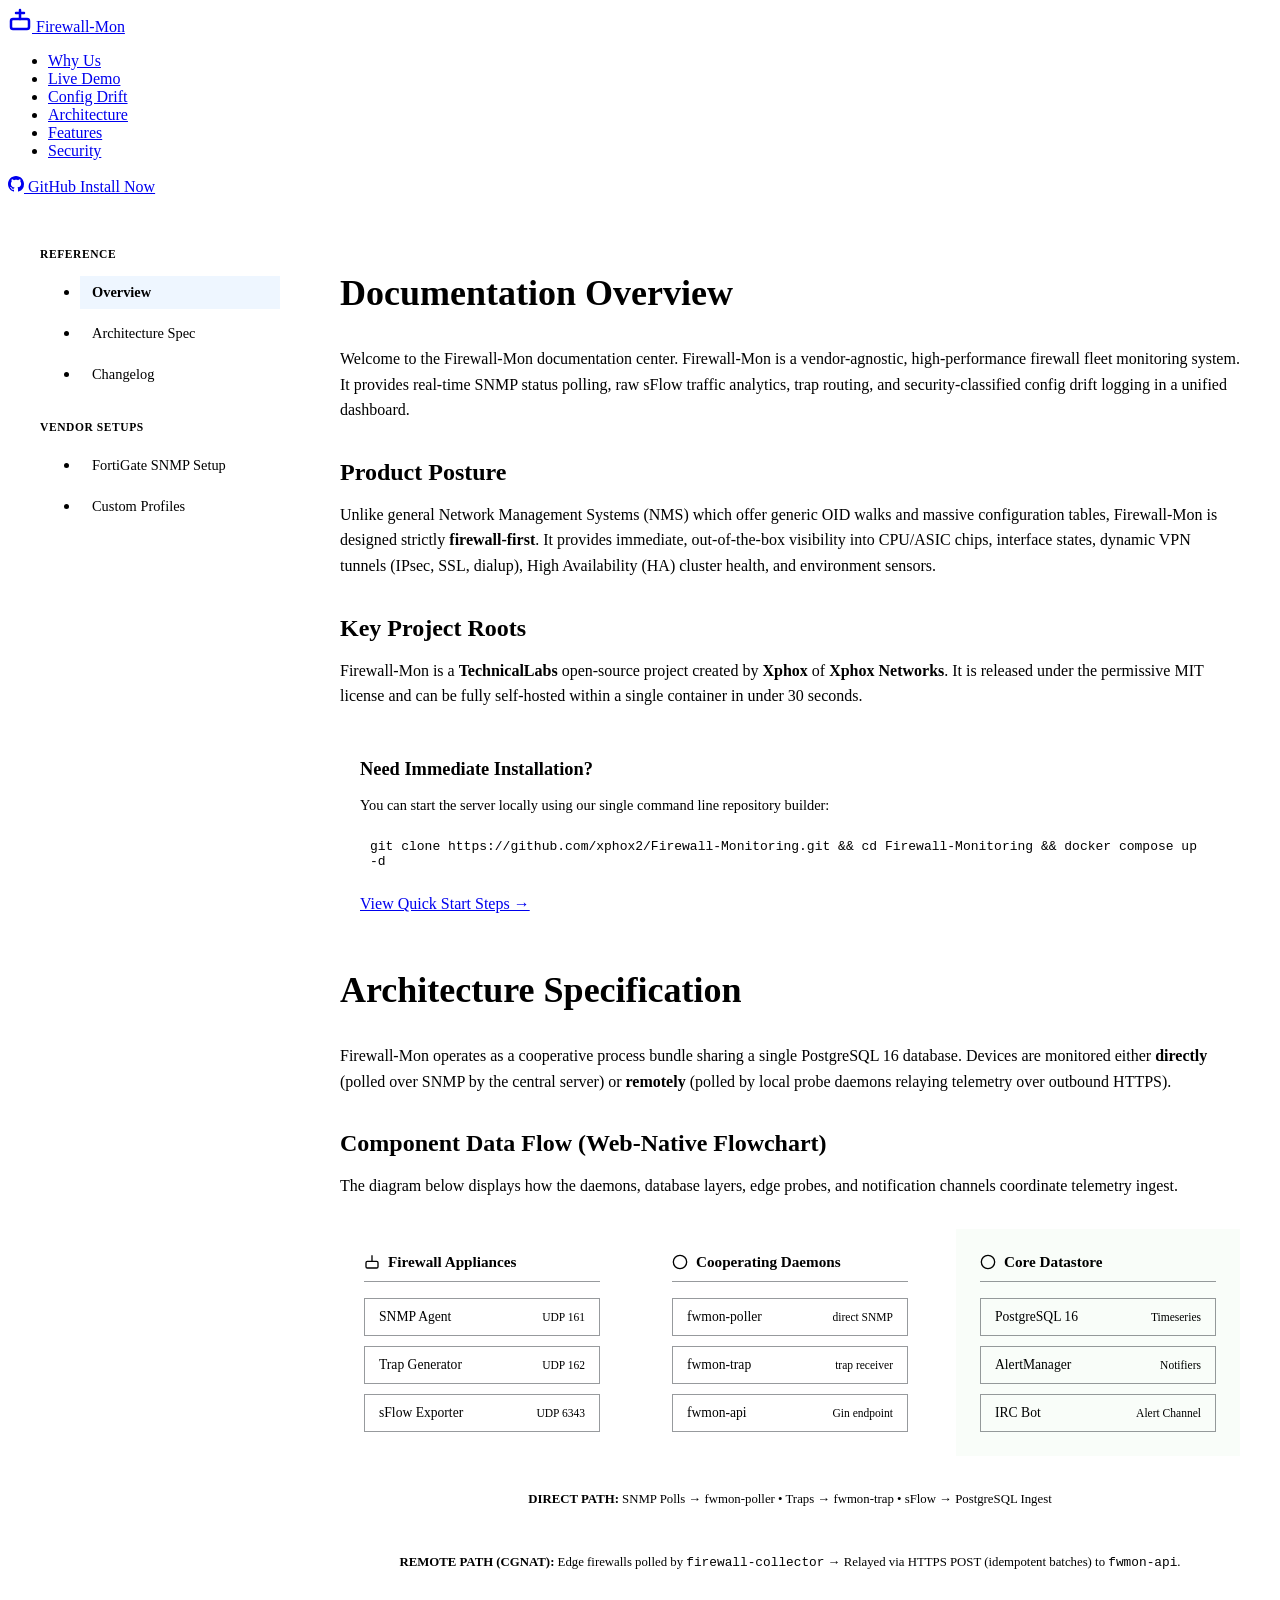
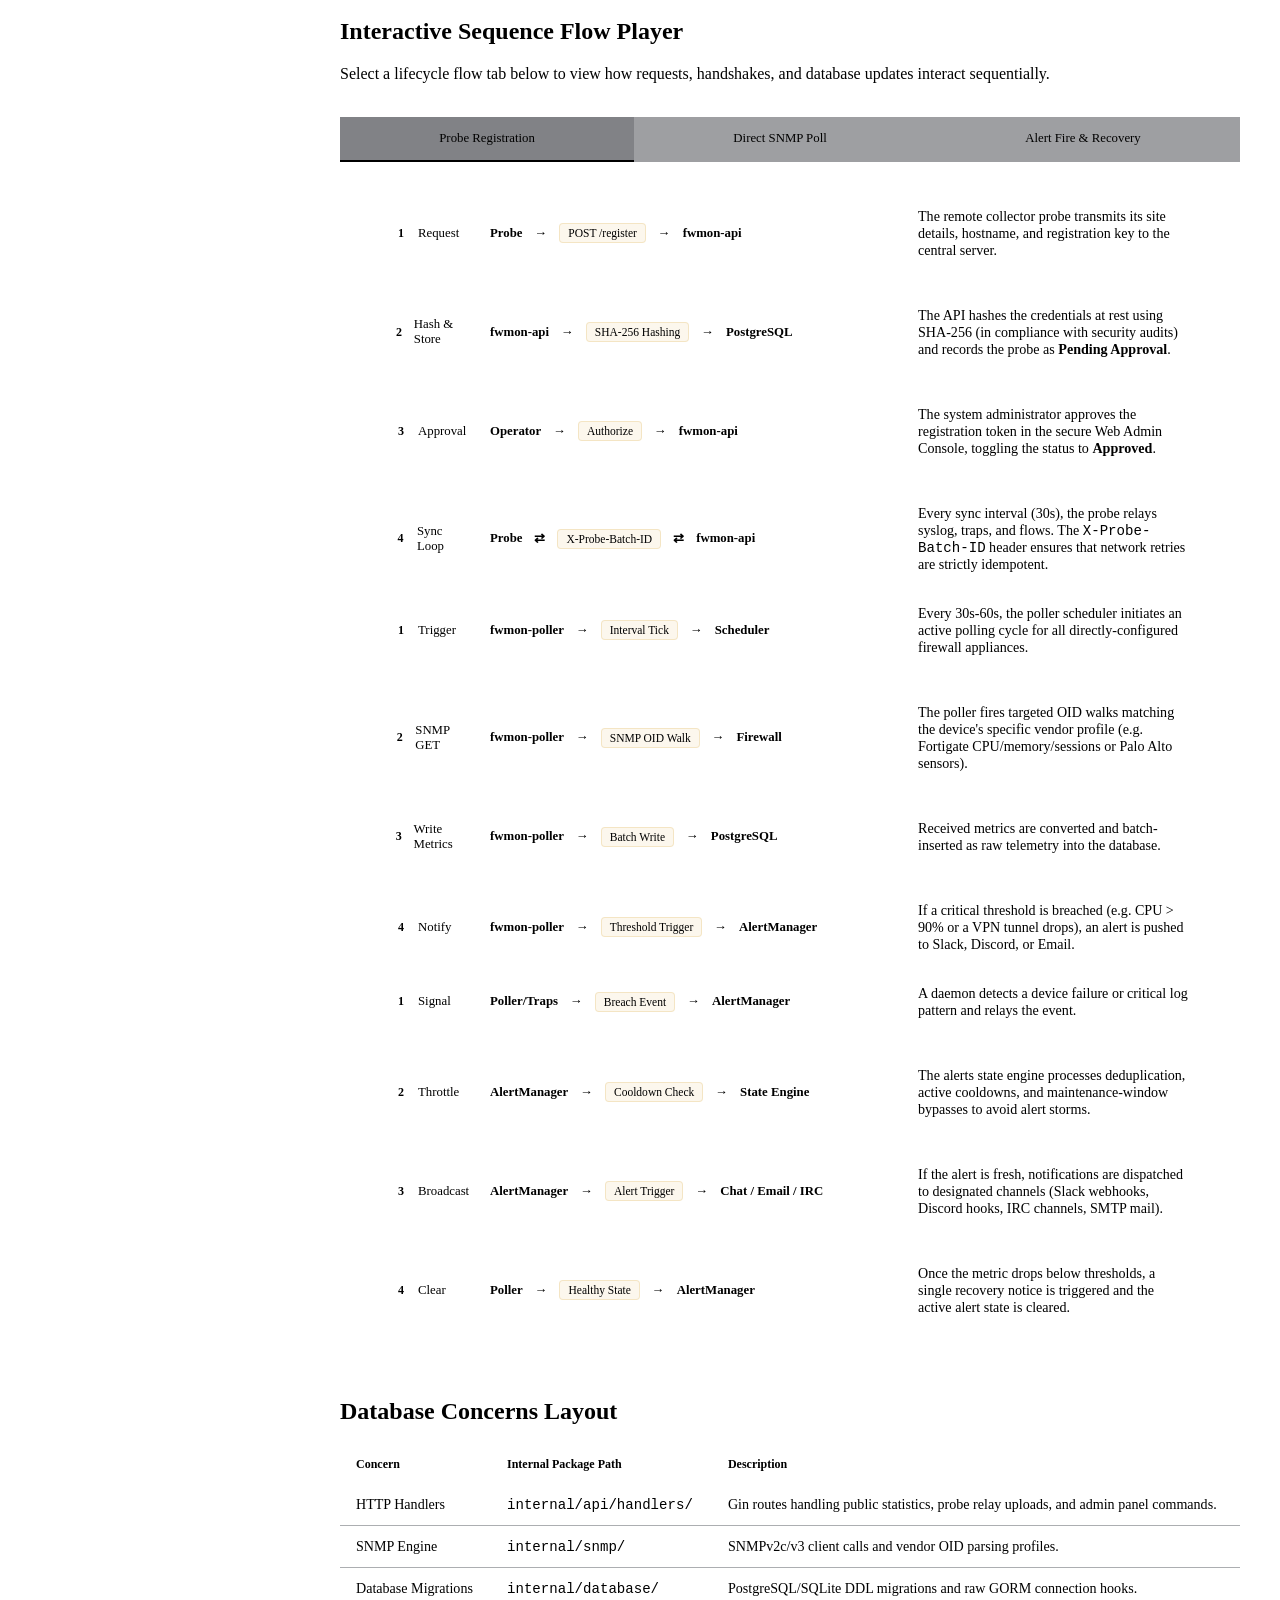
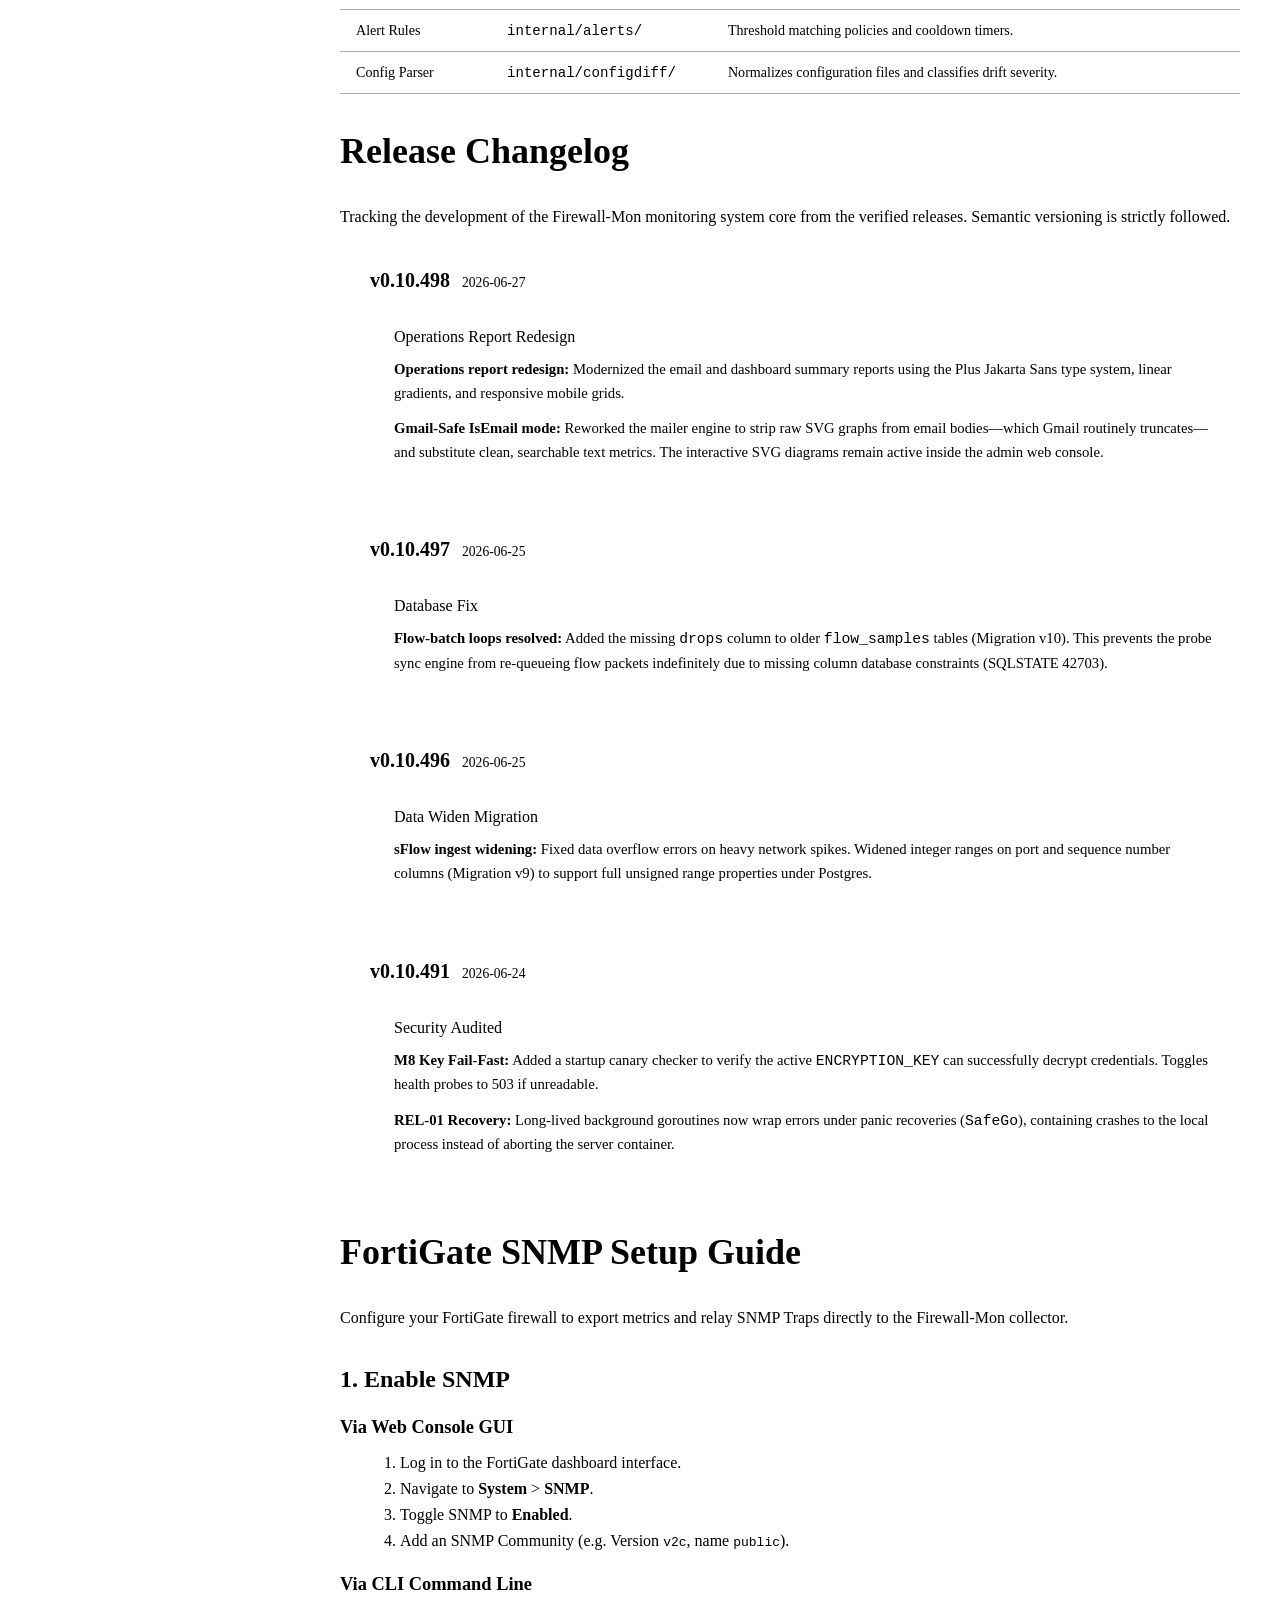
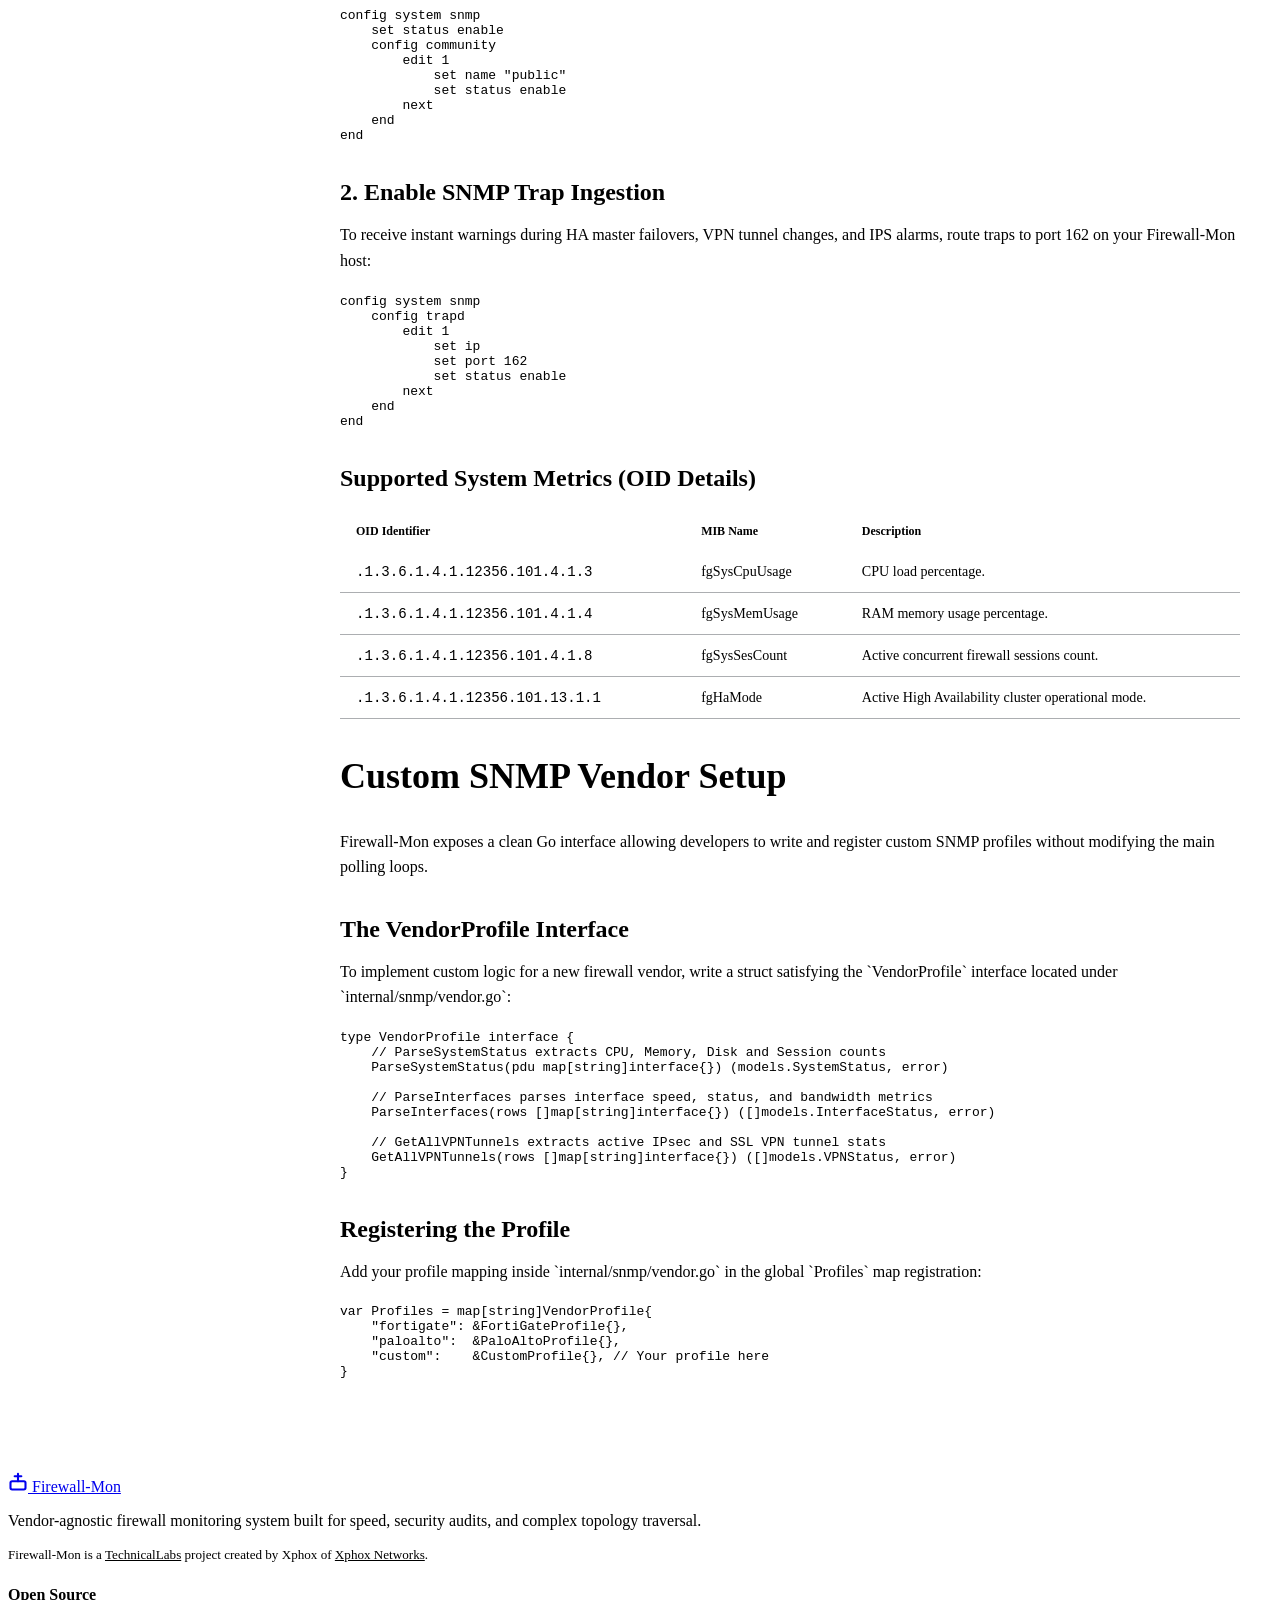
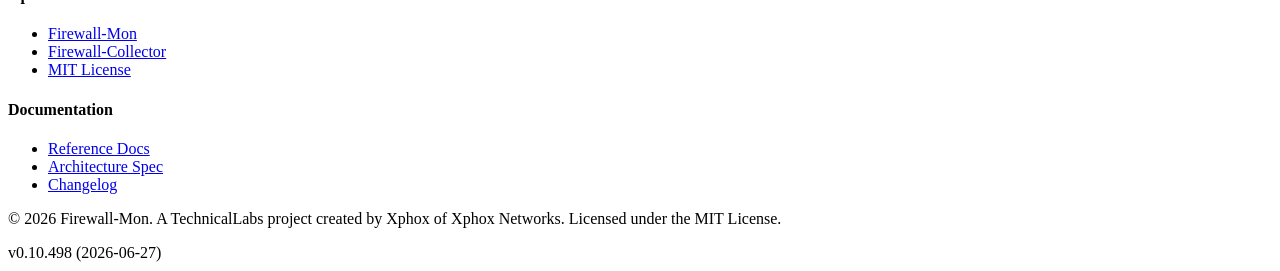
==== docs.html @ 8479dfc8 "'Add-web-native-documentation-center-and-links'" ====
<!DOCTYPE html>
<html lang="en">
<head>
    <meta charset="UTF-8">
    <meta name="viewport" content="width=device-width, initial-scale=1.0">
    <title>Firewall-Mon — Technical Documentation</title>
    <meta name="description" content="Reference documentation and architecture specifications for Firewall-Mon. Understand process components, telemetry sync loops, and SNMP setups.">
    
    <!-- Favicon Links -->
    <link rel="icon" type="image/png" sizes="32x32" href="assets/features/f6-audit-posture.png">
    
    <!-- Google Fonts -->
    <link rel="preconnect" href="https://fonts.googleapis.com">
    <link rel="preconnect" href="https://fonts.gstatic.com" crossorigin>
    <link href="https://fonts.googleapis.com/css2?family=Inter:wght@400;500;600;700&family=JetBrains+Mono:wght@500;600&family=Plus+Jakarta+Sans:wght@600;700&display=swap" rel="stylesheet">
    
    <!-- Stylesheets -->
    <link rel="stylesheet" href="css/style.css">
    
    <!-- Custom Documentation Specific Styles -->
    <style>
        .docs-layout {
            display: grid;
            grid-template-columns: 260px 1fr;
            max-width: 1200px;
            margin: 40px auto 80px;
            gap: 40px;
            padding: 0 24px;
        }

        .docs-sidebar {
            position: sticky;
            top: 100px;
            height: calc(100vh - 140px);
            overflow-y: auto;
            border-right: 1px solid var(--bg-tertiary);
            padding-right: 20px;
        }

        .docs-sidebar-nav h3 {
            font-size: 0.72rem;
            font-family: var(--font-mono);
            color: var(--text-muted);
            letter-spacing: 0.05em;
            text-transform: uppercase;
            margin-bottom: 16px;
        }

        .docs-sidebar-nav ul {
            display: flex;
            flex-direction: column;
            gap: 8px;
            margin-bottom: 30px;
        }

        .docs-nav-item {
            display: block;
            padding: 8px 12px;
            border-radius: var(--radius-sm);
            font-size: 0.9rem;
            font-weight: 500;
            color: var(--text-secondary);
            cursor: pointer;
            transition: var(--transition);
        }

        .docs-nav-item:hover {
            color: var(--accent);
            background-color: rgba(88, 166, 255, 0.05);
        }

        .docs-nav-item.active {
            color: var(--accent);
            background-color: rgba(88, 166, 255, 0.1);
            font-weight: 600;
        }

        .docs-content {
            min-width: 0;
        }

        .docs-section {
            animation: fadeIn 0.3s ease-out;
        }

        @keyframes fadeIn {
            from { opacity: 0; transform: translateY(10px); }
            to { opacity: 1; transform: translateY(0); }
        }

        .docs-section h1 {
            font-size: 2.25rem;
            margin-bottom: 16px;
            border-bottom: var(--border);
            padding-bottom: 16px;
        }

        .docs-section h2 {
            font-size: 1.5rem;
            margin: 36px 0 16px;
            color: var(--text-primary);
        }

        .docs-section h3 {
            font-size: 1.15rem;
            margin: 24px 0 12px;
            color: var(--text-primary);
        }

        .docs-section p {
            font-size: 1rem;
            line-height: 1.6;
            margin-bottom: 20px;
            color: var(--text-secondary);
        }

        /* Architecture Flow Layout */
        .arch-web-flow {
            display: flex;
            flex-direction: column;
            gap: 24px;
            margin: 30px 0;
        }

        .flow-column-grid {
            display: grid;
            grid-template-columns: repeat(3, 1fr);
            gap: 24px;
            align-items: stretch;
            position: relative;
        }

        .flow-box {
            background-color: var(--bg-primary);
            border: var(--border);
            border-radius: var(--radius);
            padding: 24px;
            display: flex;
            flex-direction: column;
            gap: 16px;
            box-shadow: var(--shadow);
            position: relative;
            z-index: 2;
        }

        .flow-box-title {
            font-size: 0.95rem;
            font-family: var(--font-mono);
            font-weight: 700;
            color: var(--accent);
            border-bottom: 1px solid rgba(48, 54, 61, 0.5);
            padding-bottom: 10px;
            display: flex;
            align-items: center;
            gap: 8px;
        }

        .flow-elements {
            display: flex;
            flex-direction: column;
            gap: 10px;
        }

        .flow-el {
            background-color: var(--bg-secondary);
            border: 1px solid rgba(48, 54, 61, 0.5);
            border-radius: var(--radius-sm);
            padding: 10px 14px;
            font-size: 0.85rem;
            color: var(--text-primary);
            display: flex;
            align-items: center;
            justify-content: space-between;
        }

        .flow-el .sub-lbl {
            font-size: 0.72rem;
            color: var(--text-muted);
            font-family: var(--font-mono);
        }

        .db-barrel {
            border-color: var(--success);
            background-color: rgba(63, 185, 80, 0.03);
        }

        .db-barrel .flow-box-title {
            color: var(--success);
        }

        /* SVG flow lines overlay */
        .flow-connector-bar {
            background-color: var(--bg-secondary);
            border: var(--border);
            border-radius: var(--radius-sm);
            padding: 12px 20px;
            text-align: center;
            font-size: 0.8rem;
            font-family: var(--font-mono);
            color: var(--text-muted);
            position: relative;
        }

        .flow-connector-bar::before, .flow-connector-bar::after {
            content: '';
            position: absolute;
            width: 2px;
            height: 20px;
            background-color: var(--bg-tertiary);
            left: 50%;
        }

        .flow-connector-bar::before { top: -20px; }
        .flow-connector-bar::after { bottom: -20px; }

        /* Sequence interactive widget */
        .sequence-web-widget {
            background-color: var(--bg-primary);
            border: var(--border);
            border-radius: var(--radius);
            margin: 30px 0;
            overflow: hidden;
            box-shadow: var(--shadow);
        }

        .seq-selector-bar {
            display: flex;
            background-color: rgba(13, 17, 23, 0.4);
            border-bottom: var(--border);
        }

        .seq-tab-btn {
            flex-grow: 1;
            padding: 14px;
            background: none;
            border: none;
            font-size: 0.8rem;
            font-family: var(--font-mono);
            color: var(--text-muted);
            cursor: pointer;
            border-bottom: 2px solid transparent;
            transition: var(--transition);
        }

        .seq-tab-btn.active {
            color: var(--accent);
            border-bottom-color: var(--accent);
            background-color: rgba(13, 17, 23, 0.2);
        }

        .seq-display-panel {
            padding: 30px;
        }

        .seq-step-list {
            display: flex;
            flex-direction: column;
            gap: 16px;
        }

        .seq-step-card {
            background-color: var(--bg-secondary);
            border: var(--border);
            border-radius: var(--radius-sm);
            padding: 16px 20px;
            display: grid;
            grid-template-columns: 80px 1.5fr 1fr;
            gap: 20px;
            align-items: center;
            animation: slideDown 0.3s ease-out;
        }

        .seq-step-num {
            font-family: var(--font-mono);
            font-size: 0.8rem;
            color: var(--text-muted);
            display: flex;
            align-items: center;
            gap: 6px;
        }

        .seq-badge-idx {
            background-color: var(--bg-tertiary);
            color: var(--text-primary);
            width: 22px;
            height: 22px;
            border-radius: 50%;
            display: flex;
            align-items: center;
            justify-content: center;
            font-size: 0.75rem;
            font-weight: 700;
        }

        .seq-flow-path {
            display: flex;
            align-items: center;
            gap: 12px;
            font-family: var(--font-mono);
            font-size: 0.8rem;
        }

        .seq-actor {
            color: var(--text-primary);
            font-weight: 600;
        }

        .seq-arrow {
            color: var(--accent);
            font-weight: 700;
        }

        .seq-msg {
            color: var(--warning);
            background-color: rgba(210, 153, 34, 0.08);
            border: 1px solid rgba(210, 153, 34, 0.2);
            padding: 3px 8px;
            border-radius: 4px;
            font-size: 0.72rem;
            white-space: nowrap;
        }

        .seq-desc {
            font-size: 0.88rem;
            color: var(--text-secondary);
        }

        /* Changelog Timeline */
        .changelog-timeline {
            position: relative;
            padding-left: 30px;
            margin: 40px 0;
        }

        .changelog-timeline::before {
            content: '';
            position: absolute;
            left: 5px;
            top: 10px;
            bottom: 10px;
            width: 2px;
            background-color: var(--bg-tertiary);
        }

        .timeline-item {
            position: relative;
            margin-bottom: 50px;
        }

        .timeline-item::before {
            content: '';
            position: absolute;
            left: -30px;
            top: 6px;
            width: 12px;
            height: 12px;
            border-radius: 50%;
            background-color: var(--bg);
            border: 3px solid var(--accent);
            z-index: 2;
        }

        .timeline-item.minor::before {
            border-color: var(--bg-tertiary);
        }

        .timeline-header {
            display: flex;
            align-items: baseline;
            gap: 12px;
            margin-bottom: 12px;
        }

        .timeline-version {
            font-size: 1.25rem;
            font-weight: 700;
            color: var(--text-primary);
            font-family: var(--font-heading);
        }

        .timeline-date {
            font-size: 0.85rem;
            color: var(--text-muted);
            font-family: var(--font-mono);
        }

        .timeline-body {
            background-color: var(--bg-primary);
            border: var(--border);
            border-radius: var(--radius);
            padding: 24px;
        }

        .timeline-badge-group {
            margin-bottom: 12px;
        }

        .timeline-change-item {
            font-size: 0.92rem;
            line-height: 1.6;
            margin-bottom: 12px;
            color: var(--text-secondary);
        }

        .timeline-change-item:last-child {
            margin-bottom: 0;
        }

        /* Table Styling */
        .docs-table {
            width: 100%;
            border-collapse: collapse;
            margin: 20px 0;
            font-size: 0.88rem;
        }

        .docs-table th {
            background-color: var(--bg-primary);
            color: var(--text-primary);
            font-weight: 600;
            font-family: var(--font-mono);
            font-size: 0.75rem;
            padding: 12px 16px;
            text-align: left;
            border-bottom: 2px solid var(--bg-tertiary);
        }

        .docs-table td {
            padding: 12px 16px;
            border-bottom: 1px solid rgba(48, 54, 61, 0.4);
            color: var(--text-secondary);
        }

        .docs-table tr:hover {
            background-color: rgba(48, 54, 61, 0.1);
        }

        /* Responsive */
        @media (max-width: 1024px) {
            .docs-layout {
                grid-template-columns: 1fr;
            }

            .docs-sidebar {
                position: static;
                height: auto;
                border-right: none;
                border-bottom: var(--border);
                padding-right: 0;
                padding-bottom: 20px;
            }

            .docs-sidebar-nav ul {
                flex-direction: row;
                overflow-x: auto;
                padding-bottom: 8px;
                margin-bottom: 10px;
            }

            .docs-nav-item {
                flex-shrink: 0;
            }

            .flow-column-grid {
                grid-template-columns: 1fr;
            }
            
            .seq-step-card {
                grid-template-columns: 1fr;
                gap: 10px;
            }
        }
    </style>
</head>
<body>
    <!-- Top Decorative Glows -->
    <div class="glow-bg glow-left"></div>
    <div class="glow-bg" style="background: var(--email-grad-start); bottom: 100px; left: 40%; opacity: 0.05;"></div>

    <!-- Navigation Header -->
    <header class="site-header">
        <div class="header-container">
            <a href="index.html" class="logo">
                <svg width="24" height="24" viewBox="0 0 24 24" fill="none" stroke="currentColor" stroke-width="2.5" stroke-linecap="round" stroke-linejoin="round" class="logo-icon">
                    <rect x="3" y="11" width="18" height="10" rx="2" />
                    <path d="M12 2v9" />
                    <path d="M8 5h8" />
                </svg>
                <span>Firewall-Mon</span>
            </a>
            
            <nav class="main-nav">
                <ul class="nav-links">
                    <li><a href="index.html#why">Why Us</a></li>
                    <li><a href="index.html#demo">Live Demo</a></li>
                    <li><a href="index.html#config-diff">Config Drift</a></li>
                    <li><a href="index.html#probe-relay">Architecture</a></li>
                    <li><a href="index.html#features">Features</a></li>
                    <li><a href="index.html#security">Security</a></li>
                </ul>
            </nav>
            
            <div class="header-actions">
                <a href="https://github.com/xphox2/Firewall-Monitoring" target="_blank" class="github-stars-btn">
                    <svg width="16" height="16" viewBox="0 0 16 16" fill="currentColor">
                        <path d="M8 0C3.58 0 0 3.58 0 8c0 3.54 2.29 6.53 5.47 7.59.4.07.55-.17.55-.38 0-.19-.01-.82-.01-1.49-2.01.37-2.53-.49-2.69-.94-.09-.23-.48-.94-.82-1.13-.28-.15-.68-.52-.01-.53.63-.01 1.08.58 1.23.82.72 1.21 1.87.87 2.33.66.07-.52.28-.87.51-1.07-1.78-.2-3.64-.89-3.64-3.95 0-.87.31-1.59.82-2.15-.08-.2-.36-1.02.08-2.12 0 0 .67-.21 2.2.82.64-.18 1.32-.27 2-.27.68 0 1.36.09 2 .27 1.53-1.04 2.2-.82 2.2-.82.44 1.1.16 1.92.08 2.12.51.56.82 1.27.82 2.15 0 3.07-1.87 3.75-3.65 3.95.29.25.54.73.54 1.48 0 1.07-.01 1.93-.01 2.2 0 .21.15.46.55.38A8.013 8.013 0 0016 8c0-4.42-3.58-8-8-8z"/>
                    </svg>
                    <span>GitHub</span>
                </a>
                <a href="index.html#quickstart" class="btn btn-primary btn-sm">Install Now</a>
            </div>
        </div>
    </header>

    <!-- Docs Workspace -->
    <main class="docs-layout">
        <!-- Sidebar Navigation -->
        <aside class="docs-sidebar">
            <nav class="docs-sidebar-nav">
                <h3>REFERENCE</h3>
                <ul>
                    <li><span class="docs-nav-item active" data-section="intro">Overview</span></li>
                    <li><span class="docs-nav-item" data-section="architecture">Architecture Spec</span></li>
                    <li><span class="docs-nav-item" data-section="changelog">Changelog</span></li>
                </ul>

                <h3>VENDOR SETUPS</h3>
                <ul>
                    <li><span class="docs-nav-item" data-section="fortigate-snmp">FortiGate SNMP Setup</span></li>
                    <li><span class="docs-nav-item" data-section="custom-vendor">Custom Profiles</span></li>
                </ul>
            </nav>
        </aside>

        <!-- Main Content Area -->
        <article class="docs-content">
            
            <!-- SECTION 1: Introduction -->
            <section class="docs-section" id="section-intro">
                <h1>Documentation Overview</h1>
                <p>Welcome to the Firewall-Mon documentation center. Firewall-Mon is a vendor-agnostic, high-performance firewall fleet monitoring system. It provides real-time SNMP status polling, raw sFlow traffic analytics, trap routing, and security-classified config drift logging in a unified dashboard.</p>
                
                <h2>Product Posture</h2>
                <p>Unlike general Network Management Systems (NMS) which offer generic OID walks and massive configuration tables, Firewall-Mon is designed strictly <strong>firewall-first</strong>. It provides immediate, out-of-the-box visibility into CPU/ASIC chips, interface states, dynamic VPN tunnels (IPsec, SSL, dialup), High Availability (HA) cluster health, and environment sensors.</p>

                <h2>Key Project Roots</h2>
                <p>Firewall-Mon is a <strong>TechnicalLabs</strong> open-source project created by <strong>Xphox</strong> of <strong>Xphox Networks</strong>. It is released under the permissive MIT license and can be fully self-hosted within a single container in under 30 seconds.</p>

                <div style="background-color: var(--bg-primary); border: var(--border); padding: 20px; border-radius: var(--radius); margin-top: 30px;">
                    <h3 style="margin-top: 0; color: var(--accent);">Need Immediate Installation?</h3>
                    <p style="margin-bottom: 12px; font-size: 0.9rem;">You can start the server locally using our single command line repository builder:</p>
                    <code class="mono-code" style="display: block; padding: 10px; margin-bottom: 16px;">git clone https://github.com/xphox2/Firewall-Monitoring.git &amp;&amp; cd Firewall-Monitoring &amp;&amp; docker compose up -d</code>
                    <a href="index.html#quickstart" class="btn btn-secondary btn-sm">View Quick Start Steps →</a>
                </div>
            </section>

            <!-- SECTION 2: Architecture Spec -->
            <section class="docs-section hidden" id="section-architecture">
                <h1>Architecture Specification</h1>
                <p>Firewall-Mon operates as a cooperative process bundle sharing a single PostgreSQL 16 database. Devices are monitored either <strong>directly</strong> (polled over SNMP by the central server) or <strong>remotely</strong> (polled by local probe daemons relaying telemetry over outbound HTTPS).</p>
                
                <h2>Component Data Flow (Web-Native Flowchart)</h2>
                <p>The diagram below displays how the daemons, database layers, edge probes, and notification channels coordinate telemetry ingest.</p>

                <!-- Custom HTML/CSS/SVG Component Diagram -->
                <div class="arch-web-flow">
                    <div class="flow-column-grid">
                        
                        <!-- Col 1: Sources -->
                        <div class="flow-box">
                            <div class="flow-box-title">
                                <svg width="16" height="16" viewBox="0 0 24 24" fill="none" stroke="currentColor" stroke-width="2"><rect x="3" y="11" width="18" height="10" rx="2" /><path d="M12 2v9" /></svg>
                                <span>Firewall Appliances</span>
                            </div>
                            <div class="flow-elements">
                                <div class="flow-el"><span>SNMP Agent</span> <span class="sub-lbl">UDP 161</span></div>
                                <div class="flow-el"><span>Trap Generator</span> <span class="sub-lbl">UDP 162</span></div>
                                <div class="flow-el"><span>sFlow Exporter</span> <span class="sub-lbl">UDP 6343</span></div>
                            </div>
                        </div>

                        <!-- Col 2: Ingest & Polling -->
                        <div class="flow-box">
                            <div class="flow-box-title">
                                <svg width="16" height="16" viewBox="0 0 24 24" fill="none" stroke="currentColor" stroke-width="2"><path d="M12 22c5.523 0 10-4.477 10-10S17.523 2 12 2 2 6.477 2 12s4.477 10 10 10z"></path></svg>
                                <span>Cooperating Daemons</span>
                            </div>
                            <div class="flow-elements">
                                <div class="flow-el"><span>fwmon-poller</span> <span class="sub-lbl">direct SNMP</span></div>
                                <div class="flow-el"><span>fwmon-trap</span> <span class="sub-lbl">trap receiver</span></div>
                                <div class="flow-el"><span>fwmon-api</span> <span class="sub-lbl">Gin endpoint</span></div>
                            </div>
                        </div>

                        <!-- Col 3: Database & Notifiers -->
                        <div class="flow-box db-barrel">
                            <div class="flow-box-title">
                                <svg width="16" height="16" viewBox="0 0 24 24" fill="none" stroke="currentColor" stroke-width="2"><path d="M12 22c5.523 0 10-4.477 10-10S17.523 2 12 2 2 6.477 2 12s4.477 10 10 10z"></path></svg>
                                <span>Core Datastore</span>
                            </div>
                            <div class="flow-elements">
                                <div class="flow-el"><span>PostgreSQL 16</span> <span class="sub-lbl">Timeseries</span></div>
                                <div class="flow-el"><span>AlertManager</span> <span class="sub-lbl">Notifiers</span></div>
                                <div class="flow-el"><span>IRC Bot</span> <span class="sub-lbl">Alert Channel</span></div>
                            </div>
                        </div>

                    </div>

                    <!-- Flow connections descriptions -->
                    <div class="flow-connector-bar">
                        <strong>DIRECT PATH:</strong> SNMP Polls → fwmon-poller • Traps → fwmon-trap • sFlow → PostgreSQL Ingest
                    </div>

                    <div class="flow-connector-bar">
                        <strong>REMOTE PATH (CGNAT):</strong> Edge firewalls polled by <code class="mono-code">firewall-collector</code> → Relayed via HTTPS POST (idempotent batches) to <code class="mono-code">fwmon-api</code>.
                    </div>
                </div>

                <h2>Interactive Sequence Flow Player</h2>
                <p>Select a lifecycle flow tab below to view how requests, handshakes, and database updates interact sequentially.</p>

                <!-- Sequence Diagram Interactive Widget -->
                <div class="sequence-web-widget">
                    <div class="seq-selector-bar">
                        <button class="seq-tab-btn active" data-seq="seq-probe">Probe Registration</button>
                        <button class="seq-tab-btn" data-seq="seq-poll">Direct SNMP Poll</button>
                        <button class="seq-tab-btn" data-seq="seq-alert">Alert Fire & Recovery</button>
                    </div>
                    
                    <div class="seq-display-panel">
                        <!-- Probe Registration Steps -->
                        <div class="seq-step-list" id="list-seq-probe">
                            <div class="seq-step-card">
                                <div class="seq-step-num"><span class="seq-badge-idx">1</span> <span>Request</span></div>
                                <div class="seq-flow-path"><span class="seq-actor">Probe</span> <span class="seq-arrow">→</span> <span class="seq-msg">POST /register</span> <span class="seq-arrow">→</span> <span class="seq-actor">fwmon-api</span></div>
                                <div class="seq-desc">The remote collector probe transmits its site details, hostname, and registration key to the central server.</div>
                            </div>
                            <div class="seq-step-card">
                                <div class="seq-step-num"><span class="seq-badge-idx">2</span> <span>Hash & Store</span></div>
                                <div class="seq-flow-path"><span class="seq-actor">fwmon-api</span> <span class="seq-arrow">→</span> <span class="seq-msg">SHA-256 Hashing</span> <span class="seq-arrow">→</span> <span class="seq-actor">PostgreSQL</span></div>
                                <div class="seq-desc">The API hashes the credentials at rest using SHA-256 (in compliance with security audits) and records the probe as <strong>Pending Approval</strong>.</div>
                            </div>
                            <div class="seq-step-card">
                                <div class="seq-step-num"><span class="seq-badge-idx">3</span> <span>Approval</span></div>
                                <div class="seq-flow-path"><span class="seq-actor">Operator</span> <span class="seq-arrow">→</span> <span class="seq-msg">Authorize</span> <span class="seq-arrow">→</span> <span class="seq-actor">fwmon-api</span></div>
                                <div class="seq-desc">The system administrator approves the registration token in the secure Web Admin Console, toggling the status to <strong>Approved</strong>.</div>
                            </div>
                            <div class="seq-step-card">
                                <div class="seq-step-num"><span class="seq-badge-idx">4</span> <span>Sync Loop</span></div>
                                <div class="seq-flow-path"><span class="seq-actor">Probe</span> <span class="seq-arrow">⇄</span> <span class="seq-msg">X-Probe-Batch-ID</span> <span class="seq-arrow">⇄</span> <span class="seq-actor">fwmon-api</span></div>
                                <div class="seq-desc">Every sync interval (30s), the probe relays syslog, traps, and flows. The <code>X-Probe-Batch-ID</code> header ensures that network retries are strictly idempotent.</div>
                            </div>
                        </div>

                        <!-- Direct SNMP Poll Steps -->
                        <div class="seq-step-list hidden" id="list-seq-poll">
                            <div class="seq-step-card">
                                <div class="seq-step-num"><span class="seq-badge-idx">1</span> <span>Trigger</span></div>
                                <div class="seq-flow-path"><span class="seq-actor">fwmon-poller</span> <span class="seq-arrow">→</span> <span class="seq-msg">Interval Tick</span> <span class="seq-arrow">→</span> <span class="seq-actor">Scheduler</span></div>
                                <div class="seq-desc">Every 30s-60s, the poller scheduler initiates an active polling cycle for all directly-configured firewall appliances.</div>
                            </div>
                            <div class="seq-step-card">
                                <div class="seq-step-num"><span class="seq-badge-idx">2</span> <span>SNMP GET</span></div>
                                <div class="seq-flow-path"><span class="seq-actor">fwmon-poller</span> <span class="seq-arrow">→</span> <span class="seq-msg">SNMP OID Walk</span> <span class="seq-arrow">→</span> <span class="seq-actor">Firewall</span></div>
                                <div class="seq-desc">The poller fires targeted OID walks matching the device's specific vendor profile (e.g. Fortigate CPU/memory/sessions or Palo Alto sensors).</div>
                            </div>
                            <div class="seq-step-card">
                                <div class="seq-step-num"><span class="seq-badge-idx">3</span> <span>Write Metrics</span></div>
                                <div class="seq-flow-path"><span class="seq-actor">fwmon-poller</span> <span class="seq-arrow">→</span> <span class="seq-msg">Batch Write</span> <span class="seq-arrow">→</span> <span class="seq-actor">PostgreSQL</span></div>
                                <div class="seq-desc">Received metrics are converted and batch-inserted as raw telemetry into the database.</div>
                            </div>
                            <div class="seq-step-card">
                                <div class="seq-step-num"><span class="seq-badge-idx">4</span> <span>Notify</span></div>
                                <div class="seq-flow-path"><span class="seq-actor">fwmon-poller</span> <span class="seq-arrow">→</span> <span class="seq-msg">Threshold Trigger</span> <span class="seq-arrow">→</span> <span class="seq-actor">AlertManager</span></div>
                                <div class="seq-desc">If a critical threshold is breached (e.g. CPU > 90% or a VPN tunnel drops), an alert is pushed to Slack, Discord, or Email.</div>
                            </div>
                        </div>

                        <!-- Alert Fire Steps -->
                        <div class="seq-step-list hidden" id="list-seq-alert">
                            <div class="seq-step-card">
                                <div class="seq-step-num"><span class="seq-badge-idx">1</span> <span>Signal</span></div>
                                <div class="seq-flow-path"><span class="seq-actor">Poller/Traps</span> <span class="seq-arrow">→</span> <span class="seq-msg">Breach Event</span> <span class="seq-arrow">→</span> <span class="seq-actor">AlertManager</span></div>
                                <div class="seq-desc">A daemon detects a device failure or critical log pattern and relays the event.</div>
                            </div>
                            <div class="seq-step-card">
                                <div class="seq-step-num"><span class="seq-badge-idx">2</span> <span>Throttle</span></div>
                                <div class="seq-flow-path"><span class="seq-actor">AlertManager</span> <span class="seq-arrow">→</span> <span class="seq-msg">Cooldown Check</span> <span class="seq-arrow">→</span> <span class="seq-actor">State Engine</span></div>
                                <div class="seq-desc">The alerts state engine processes deduplication, active cooldowns, and maintenance-window bypasses to avoid alert storms.</div>
                            </div>
                            <div class="seq-step-card">
                                <div class="seq-step-num"><span class="seq-badge-idx">3</span> <span>Broadcast</span></div>
                                <div class="seq-flow-path"><span class="seq-actor">AlertManager</span> <span class="seq-arrow">→</span> <span class="seq-msg">Alert Trigger</span> <span class="seq-arrow">→</span> <span class="seq-actor">Chat / Email / IRC</span></div>
                                <div class="seq-desc">If the alert is fresh, notifications are dispatched to designated channels (Slack webhooks, Discord hooks, IRC channels, SMTP mail).</div>
                            </div>
                            <div class="seq-step-card">
                                <div class="seq-step-num"><span class="seq-badge-idx">4</span> <span>Clear</span></div>
                                <div class="seq-flow-path"><span class="seq-actor">Poller</span> <span class="seq-arrow">→</span> <span class="seq-msg">Healthy State</span> <span class="seq-arrow">→</span> <span class="seq-actor">AlertManager</span></div>
                                <div class="seq-desc">Once the metric drops below thresholds, a single recovery notice is triggered and the active alert state is cleared.</div>
                            </div>
                        </div>
                    </div>
                </div>

                <h2>Database Concerns Layout</h2>
                <table class="docs-table">
                    <thead>
                        <tr>
                            <th>Concern</th>
                            <th>Internal Package Path</th>
                            <th>Description</th>
                        </tr>
                    </thead>
                    <tbody>
                        <tr>
                            <td>HTTP Handlers</td>
                            <td><code>internal/api/handlers/</code></td>
                            <td>Gin routes handling public statistics, probe relay uploads, and admin panel commands.</td>
                        </tr>
                        <tr>
                            <td>SNMP Engine</td>
                            <td><code>internal/snmp/</code></td>
                            <td>SNMPv2c/v3 client calls and vendor OID parsing profiles.</td>
                        </tr>
                        <tr>
                            <td>Database Migrations</td>
                            <td><code>internal/database/</code></td>
                            <td>PostgreSQL/SQLite DDL migrations and raw GORM connection hooks.</td>
                        </tr>
                        <tr>
                            <td>Alert Rules</td>
                            <td><code>internal/alerts/</code></td>
                            <td>Threshold matching policies and cooldown timers.</td>
                        </tr>
                        <tr>
                            <td>Config Parser</td>
                            <td><code>internal/configdiff/</code></td>
                            <td>Normalizes configuration files and classifies drift severity.</td>
                        </tr>
                    </tbody>
                </table>
            </section>

            <!-- SECTION 3: Changelog Timeline -->
            <section class="docs-section hidden" id="section-changelog">
                <h1>Release Changelog</h1>
                <p>Tracking the development of the Firewall-Mon monitoring system core from the verified releases. Semantic versioning is strictly followed.</p>
                
                <div class="changelog-timeline">
                    <!-- Version 0.10.498 -->
                    <div class="timeline-item">
                        <div class="timeline-header">
                            <span class="timeline-version">v0.10.498</span>
                            <span class="timeline-date">2026-06-27</span>
                        </div>
                        <div class="timeline-body">
                            <div class="timeline-badge-group">
                                <span class="badge badge-info">Operations Report Redesign</span>
                            </div>
                            <div class="timeline-change-item">
                                <strong>Operations report redesign:</strong> Modernized the email and dashboard summary reports using the Plus Jakarta Sans type system, linear gradients, and responsive mobile grids.
                            </div>
                            <div class="timeline-change-item">
                                <strong>Gmail-Safe IsEmail mode:</strong> Reworked the mailer engine to strip raw SVG graphs from email bodies—which Gmail routinely truncates—and substitute clean, searchable text metrics. The interactive SVG diagrams remain active inside the admin web console.
                            </div>
                        </div>
                    </div>

                    <!-- Version 0.10.497 -->
                    <div class="timeline-item minor">
                        <div class="timeline-header">
                            <span class="timeline-version">v0.10.497</span>
                            <span class="timeline-date">2026-06-25</span>
                        </div>
                        <div class="timeline-body">
                            <div class="timeline-badge-group">
                                <span class="badge badge-warning">Database Fix</span>
                            </div>
                            <div class="timeline-change-item">
                                <strong>Flow-batch loops resolved:</strong> Added the missing <code>drops</code> column to older <code>flow_samples</code> tables (Migration v10). This prevents the probe sync engine from re-queueing flow packets indefinitely due to missing column database constraints (SQLSTATE 42703).
                            </div>
                        </div>
                    </div>

                    <!-- Version 0.10.496 -->
                    <div class="timeline-item minor">
                        <div class="timeline-header">
                            <span class="timeline-version">v0.10.496</span>
                            <span class="timeline-date">2026-06-25</span>
                        </div>
                        <div class="timeline-body">
                            <div class="timeline-badge-group">
                                <span class="badge badge-warning">Data Widen Migration</span>
                            </div>
                            <div class="timeline-change-item">
                                <strong>sFlow ingest widening:</strong> Fixed data overflow errors on heavy network spikes. Widened integer ranges on port and sequence number columns (Migration v9) to support full unsigned range properties under Postgres.
                            </div>
                        </div>
                    </div>

                    <!-- Version 0.10.491 -->
                    <div class="timeline-item minor">
                        <div class="timeline-header">
                            <span class="timeline-version">v0.10.491</span>
                            <span class="timeline-date">2026-06-24</span>
                        </div>
                        <div class="timeline-body">
                            <div class="timeline-badge-group">
                                <span class="badge badge-success">Security Audited</span>
                            </div>
                            <div class="timeline-change-item">
                                <strong>M8 Key Fail-Fast:</strong> Added a startup canary checker to verify the active <code>ENCRYPTION_KEY</code> can successfully decrypt credentials. Toggles health probes to 503 if unreadable.
                            </div>
                            <div class="timeline-change-item">
                                <strong>REL-01 Recovery:</strong> Long-lived background goroutines now wrap errors under panic recoveries (<code>SafeGo</code>), containing crashes to the local process instead of aborting the server container.
                            </div>
                        </div>
                    </div>
                </div>
            </section>

            <!-- SECTION 4: FortiGate SNMP Setup -->
            <section class="docs-section hidden" id="section-fortigate-snmp">
                <h1>FortiGate SNMP Setup Guide</h1>
                <p>Configure your FortiGate firewall to export metrics and relay SNMP Traps directly to the Firewall-Mon collector.</p>
                
                <h2>1. Enable SNMP</h2>
                
                <h3>Via Web Console GUI</h3>
                <ol style="margin-left: 20px; margin-bottom: 20px; display: flex; flex-direction: column; gap: 8px;">
                    <li>Log in to the FortiGate dashboard interface.</li>
                    <li>Navigate to <strong>System</strong> &gt; <strong>SNMP</strong>.</li>
                    <li>Toggle SNMP to <strong>Enabled</strong>.</li>
                    <li>Add an SNMP Community (e.g. Version <code>v2c</code>, name <code>public</code>).</li>
                </ol>

                <h3>Via CLI Command Line</h3>
                <div class="code-block-wrapper">
                    <pre><code class="lang-bash">config system snmp
    set status enable
    config community
        edit 1
            set name "public"
            set status enable
        next
    end
end</code></pre>
                </div>

                <h2>2. Enable SNMP Trap Ingestion</h2>
                <p>To receive instant warnings during HA master failovers, VPN tunnel changes, and IPS alarms, route traps to port 162 on your Firewall-Mon host:</p>
                
                <div class="code-block-wrapper">
                    <pre><code class="lang-bash">config system snmp
    config trapd
        edit 1
            set ip <your-firewall-mon-server-ip>
            set port 162
            set status enable
        next
    end
end</code></pre>
                </div>

                <h2>Supported System Metrics (OID Details)</h2>
                <table class="docs-table">
                    <thead>
                        <tr>
                            <th>OID Identifier</th>
                            <th>MIB Name</th>
                            <th>Description</th>
                        </tr>
                    </thead>
                    <tbody>
                        <tr>
                            <td><code>.1.3.6.1.4.1.12356.101.4.1.3</code></td>
                            <td>fgSysCpuUsage</td>
                            <td>CPU load percentage.</td>
                        </tr>
                        <tr>
                            <td><code>.1.3.6.1.4.1.12356.101.4.1.4</code></td>
                            <td>fgSysMemUsage</td>
                            <td>RAM memory usage percentage.</td>
                        </tr>
                        <tr>
                            <td><code>.1.3.6.1.4.1.12356.101.4.1.8</code></td>
                            <td>fgSysSesCount</td>
                            <td>Active concurrent firewall sessions count.</td>
                        </tr>
                        <tr>
                            <td><code>.1.3.6.1.4.1.12356.101.13.1.1</code></td>
                            <td>fgHaMode</td>
                            <td>Active High Availability cluster operational mode.</td>
                        </tr>
                    </tbody>
                </table>
            </section>

            <!-- SECTION 5: Custom Vendor Setup -->
            <section class="docs-section hidden" id="section-custom-vendor">
                <h1>Custom SNMP Vendor Setup</h1>
                <p>Firewall-Mon exposes a clean Go interface allowing developers to write and register custom SNMP profiles without modifying the main polling loops.</p>
                
                <h2>The VendorProfile Interface</h2>
                <p>To implement custom logic for a new firewall vendor, write a struct satisfying the `VendorProfile` interface located under `internal/snmp/vendor.go`:</p>
                
                <div class="code-block-wrapper">
                    <pre><code class="lang-go">type VendorProfile interface {
    // ParseSystemStatus extracts CPU, Memory, Disk and Session counts
    ParseSystemStatus(pdu map[string]interface{}) (models.SystemStatus, error)
    
    // ParseInterfaces parses interface speed, status, and bandwidth metrics
    ParseInterfaces(rows []map[string]interface{}) ([]models.InterfaceStatus, error)
    
    // GetAllVPNTunnels extracts active IPsec and SSL VPN tunnel stats
    GetAllVPNTunnels(rows []map[string]interface{}) ([]models.VPNStatus, error)
}</code></pre>
                </div>

                <h2>Registering the Profile</h2>
                <p>Add your profile mapping inside `internal/snmp/vendor.go` in the global `Profiles` map registration:</p>
                <div class="code-block-wrapper">
                    <pre><code class="lang-go">var Profiles = map[string]VendorProfile{
    "fortigate": &amp;FortiGateProfile{},
    "paloalto":  &amp;PaloAltoProfile{},
    "custom":    &amp;CustomProfile{}, // Your profile here
}</code></pre>
                </div>
            </section>

        </article>
    </main>

    <!-- Footer -->
    <footer class="site-footer">
        <div class="footer-container">
            <div class="footer-brand">
                <a href="index.html" class="logo">
                    <svg width="20" height="20" viewBox="0 0 24 24" fill="none" stroke="currentColor" stroke-width="2.5" stroke-linecap="round" stroke-linejoin="round">
                        <rect x="3" y="11" width="18" height="10" rx="2" />
                        <path d="M12 2v9" />
                        <path d="M8 5h8" />
                    </svg>
                    <span>Firewall-Mon</span>
                </a>
                <p>Vendor-agnostic firewall monitoring system built for speed, security audits, and complex topology traversal.</p>
                <p style="margin-top: 12px; font-size: 0.82rem; color: var(--text-muted); line-height: 1.4;">Firewall-Mon is a <a href="https://www.technicallabs.org" target="_blank" style="color: var(--accent); text-decoration: underline;">TechnicalLabs</a> project created by Xphox of <a href="https://www.xphox.net" target="_blank" style="color: var(--accent); text-decoration: underline;">Xphox Networks</a>.</p>
            </div>
            
            <div class="footer-links-grid">
                <div class="footer-links-col">
                    <h4>Open Source</h4>
                    <ul>
                        <li><a href="https://github.com/xphox2/Firewall-Monitoring" target="_blank">Firewall-Mon</a></li>
                        <li><a href="https://github.com/xphox2/Firewall-Collector" target="_blank">Firewall-Collector</a></li>
                        <li><a href="https://github.com/xphox2/Firewall-Monitoring/blob/main/LICENSE" target="_blank">MIT License</a></li>
                    </ul>
                </div>
                
                <div class="footer-links-col">
                    <h4>Documentation</h4>
                    <ul>
                        <li><a href="docs.html?section=intro">Reference Docs</a></li>
                        <li><a href="docs.html?section=architecture">Architecture Spec</a></li>
                        <li><a href="docs.html?section=changelog">Changelog</a></li>
                    </ul>
                </div>
            </div>
        </div>
        
        <div class="footer-bottom">
            <div class="footer-bottom-container">
                <p>&copy; 2026 Firewall-Mon. A TechnicalLabs project created by Xphox of Xphox Networks. Licensed under the MIT License.</p>
                <div class="footer-meta">v0.10.498 (2026-06-27)</div>
            </div>
        </div>
    </footer>

    <!-- Document Section Routing Script -->
    <script>
        document.addEventListener("DOMContentLoaded", () => {
            const navItems = document.querySelectorAll(".docs-nav-item");
            const sections = document.querySelectorAll(".docs-section");

            // 1. Tab selection logic
            navItems.forEach(item => {
                item.addEventListener("click", () => {
                    const targetSection = item.getAttribute("data-section");
                    switchSection(targetSection);
                    
                    // Update URL query string without reloading
                    const newUrl = window.location.protocol + "//" + window.location.host + window.location.pathname + '?section=' + targetSection;
                    window.history.pushState({path:newUrl}, '', newUrl);
                });
            });

            // 2. Parse URL parameters to set active section on load
            const urlParams = new URLSearchParams(window.location.search);
            const sectionParam = urlParams.get('section');
            if (sectionParam) {
                switchSection(sectionParam);
            }

            function switchSection(sectionId) {
                // Remove active classes
                navItems.forEach(nav => nav.classList.remove("active"));
                sections.forEach(sec => sec.classList.add("hidden"));

                // Add active state to target nav item
                const targetNav = document.querySelector(`.docs-nav-item[data-section="${sectionId}"]`);
                if (targetNav) targetNav.classList.add("active");

                // Show target section
                const targetSec = document.getElementById(`section-${sectionId}`);
                if (targetSec) targetSec.classList.remove("hidden");
                
                // Scroll to top of content
                window.scrollTo({ top: 0, behavior: 'smooth' });
            }

            // 3. Interactive Sequence Flow diagram switches
            const seqTabs = document.querySelectorAll(".seq-tab-btn");
            const seqLists = document.querySelectorAll(".seq-step-list");

            seqTabs.forEach(tab => {
                tab.addEventListener("click", () => {
                    seqTabs.forEach(t => t.classList.remove("active"));
                    tab.classList.add("active");

                    seqLists.forEach(list => list.classList.add("hidden"));
                    const targetSeq = tab.getAttribute("data-seq");
                    document.getElementById(`list-${targetSeq}`).classList.remove("hidden");
                });
            });
        });
    </script>
</body>
</html>
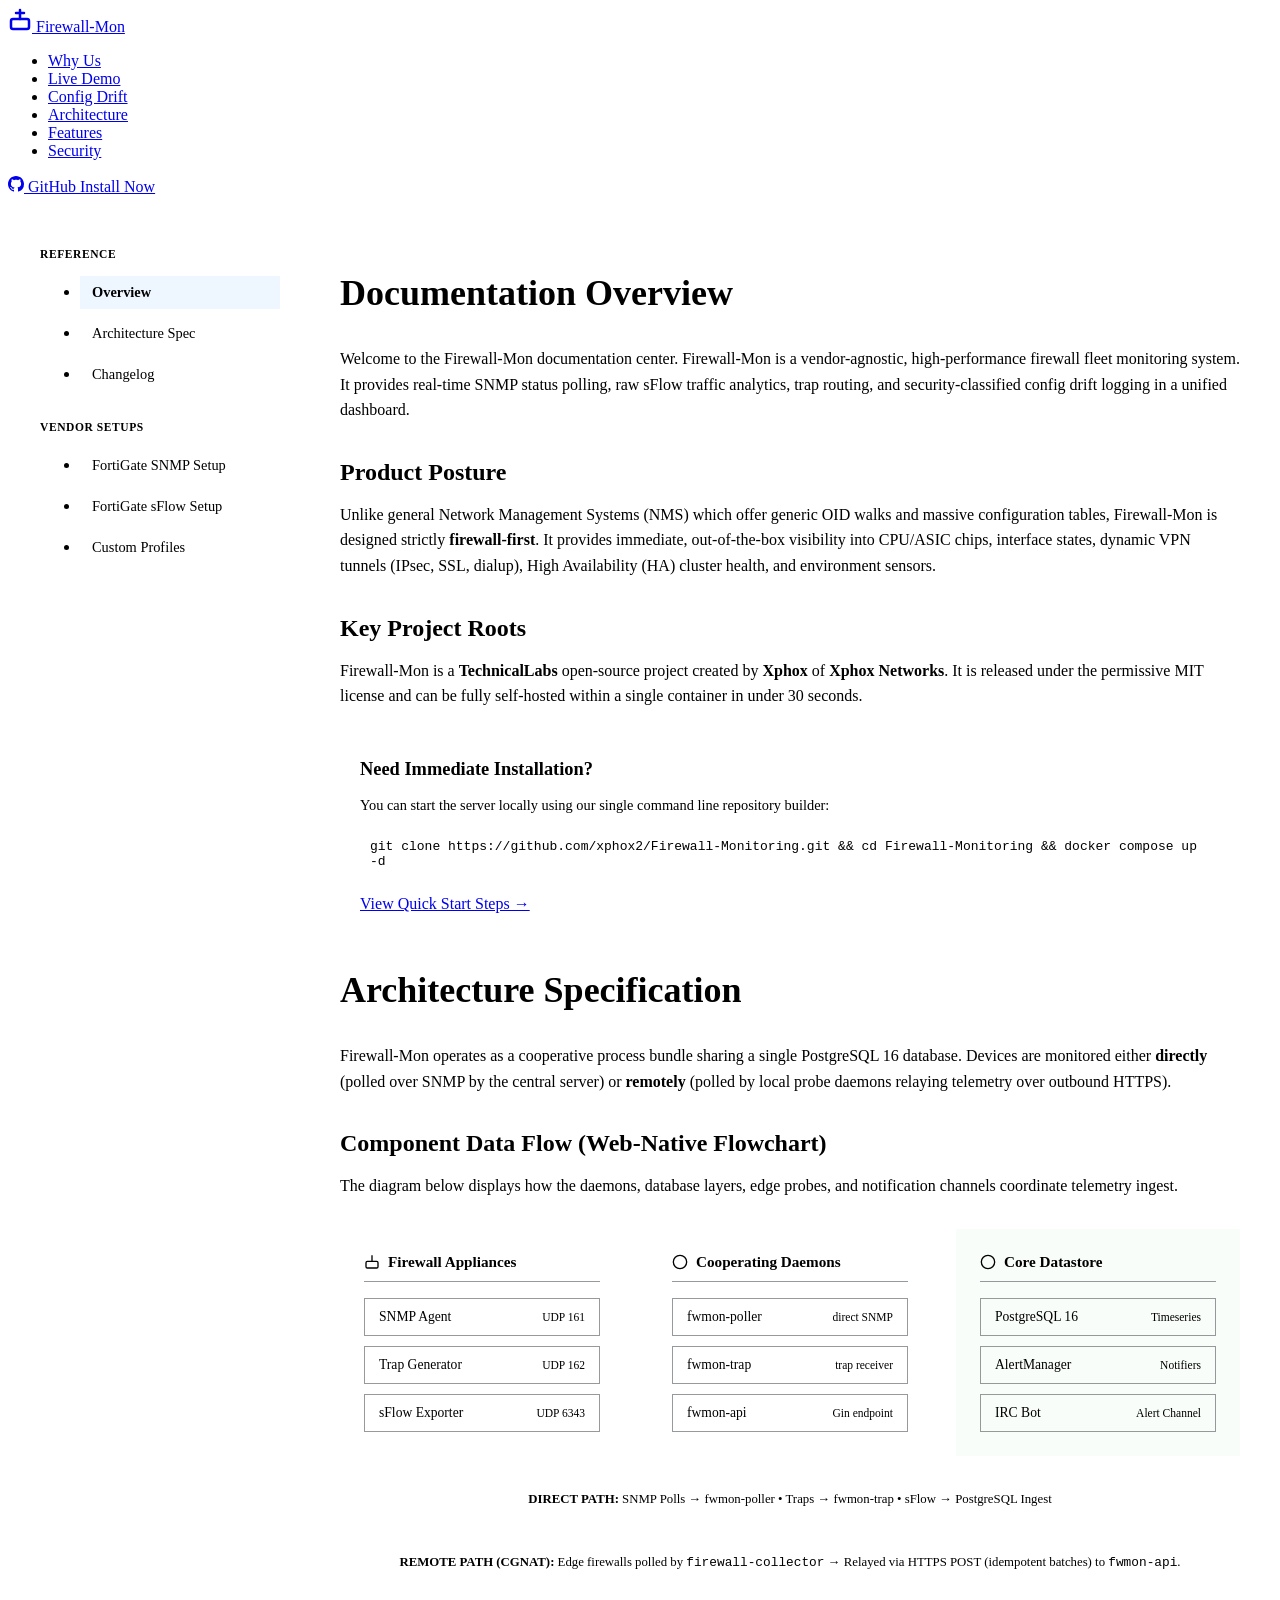
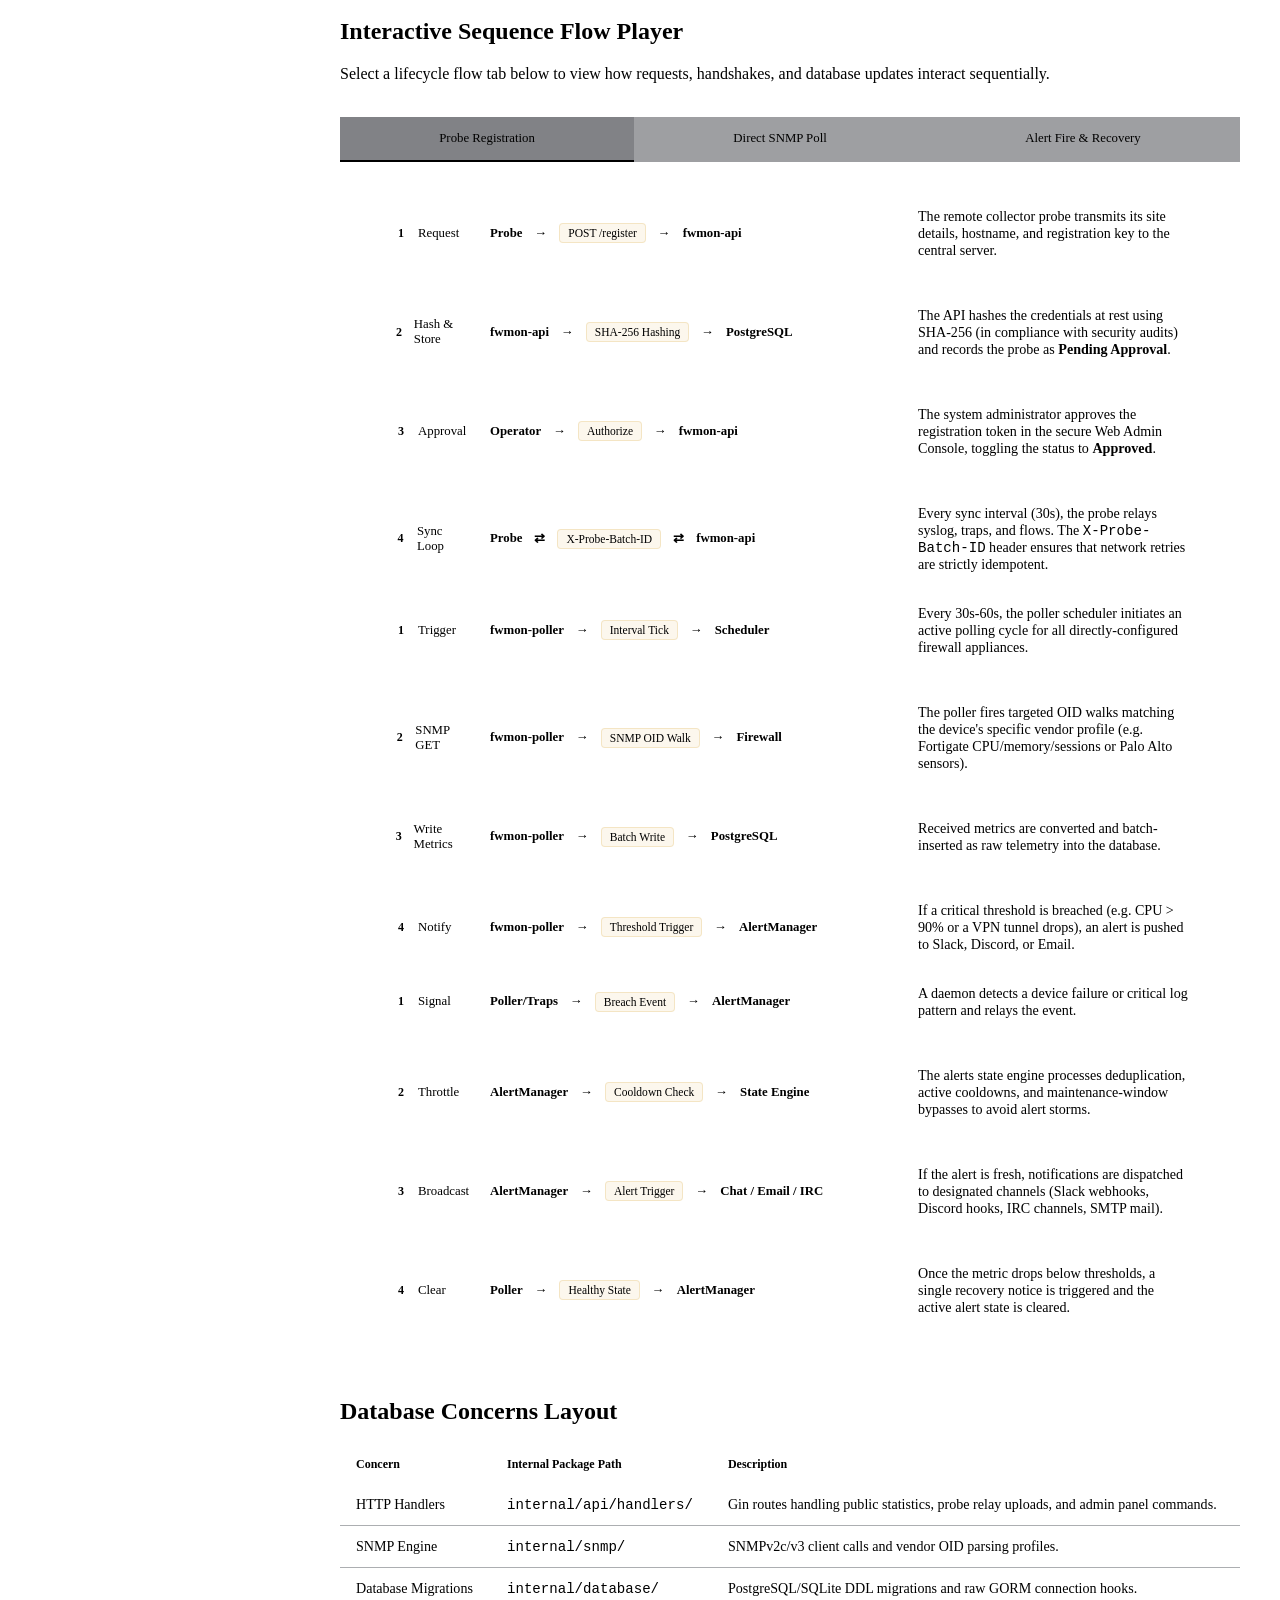
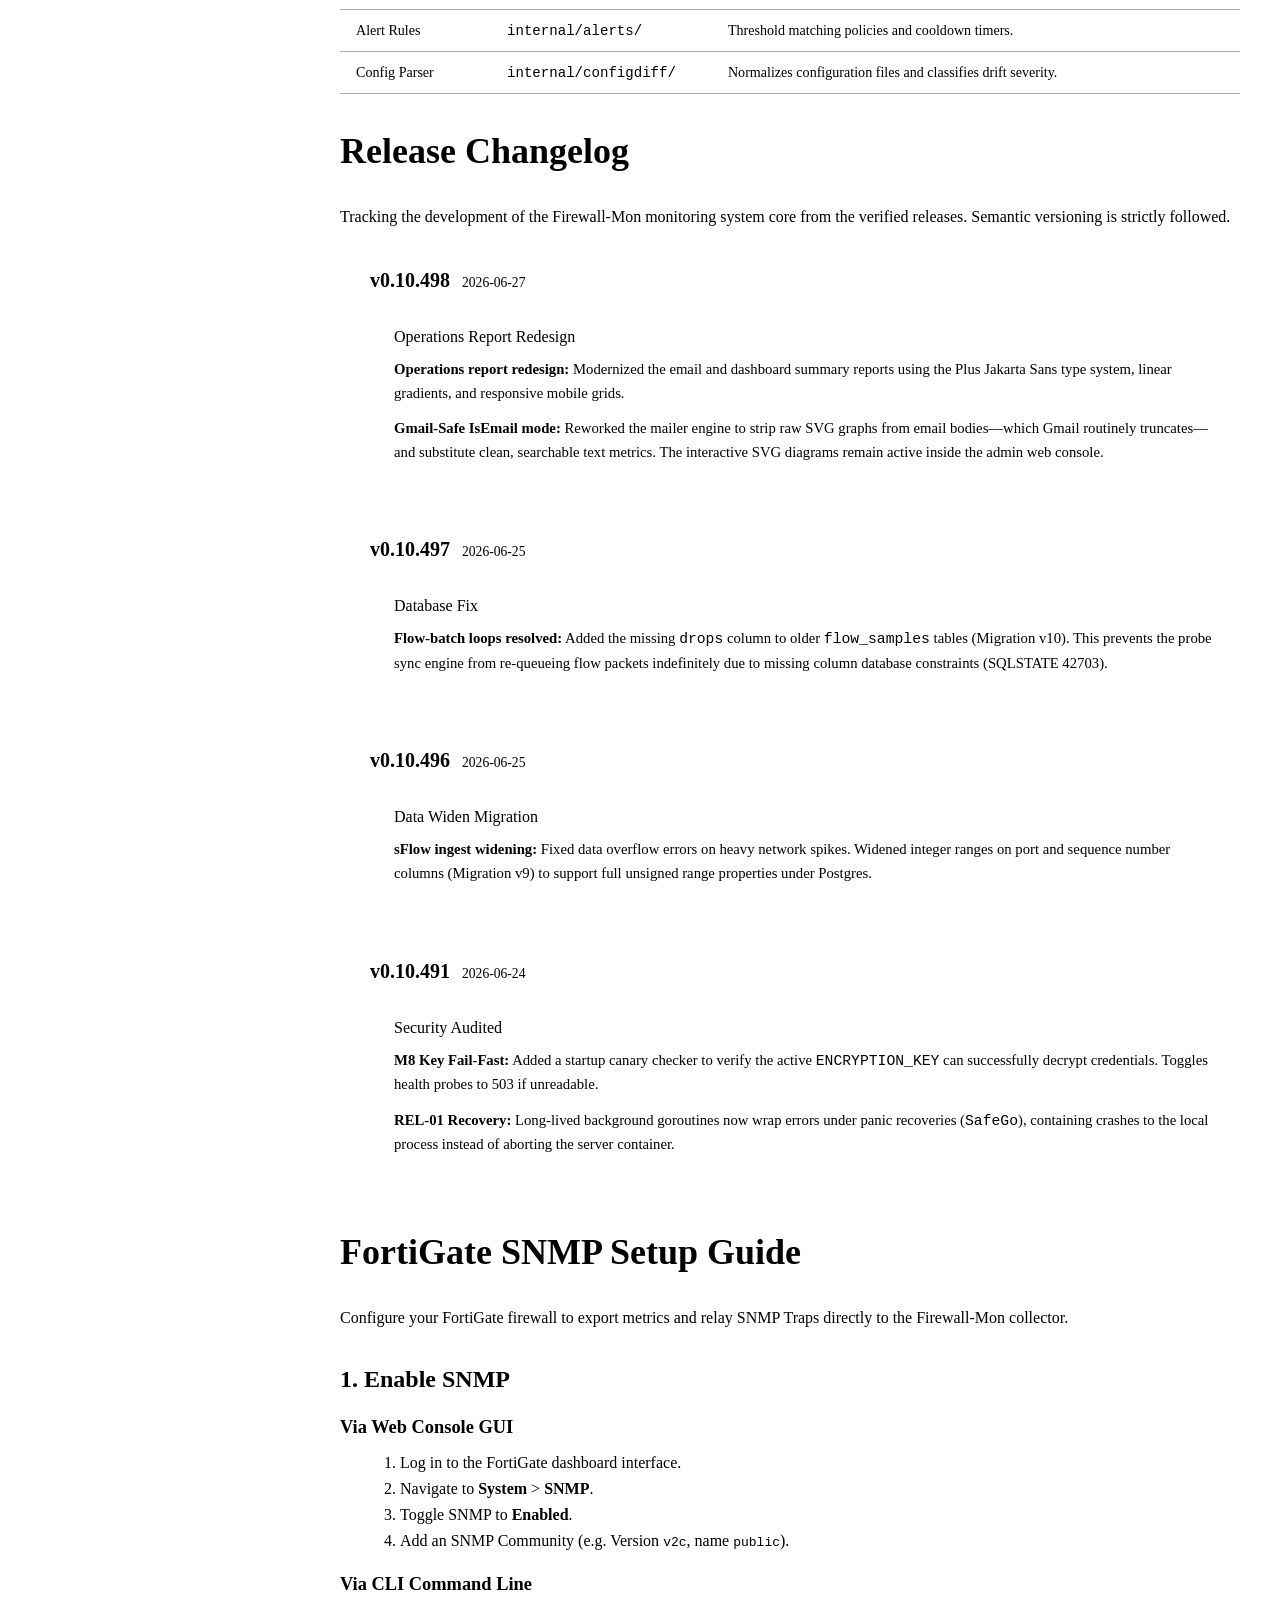
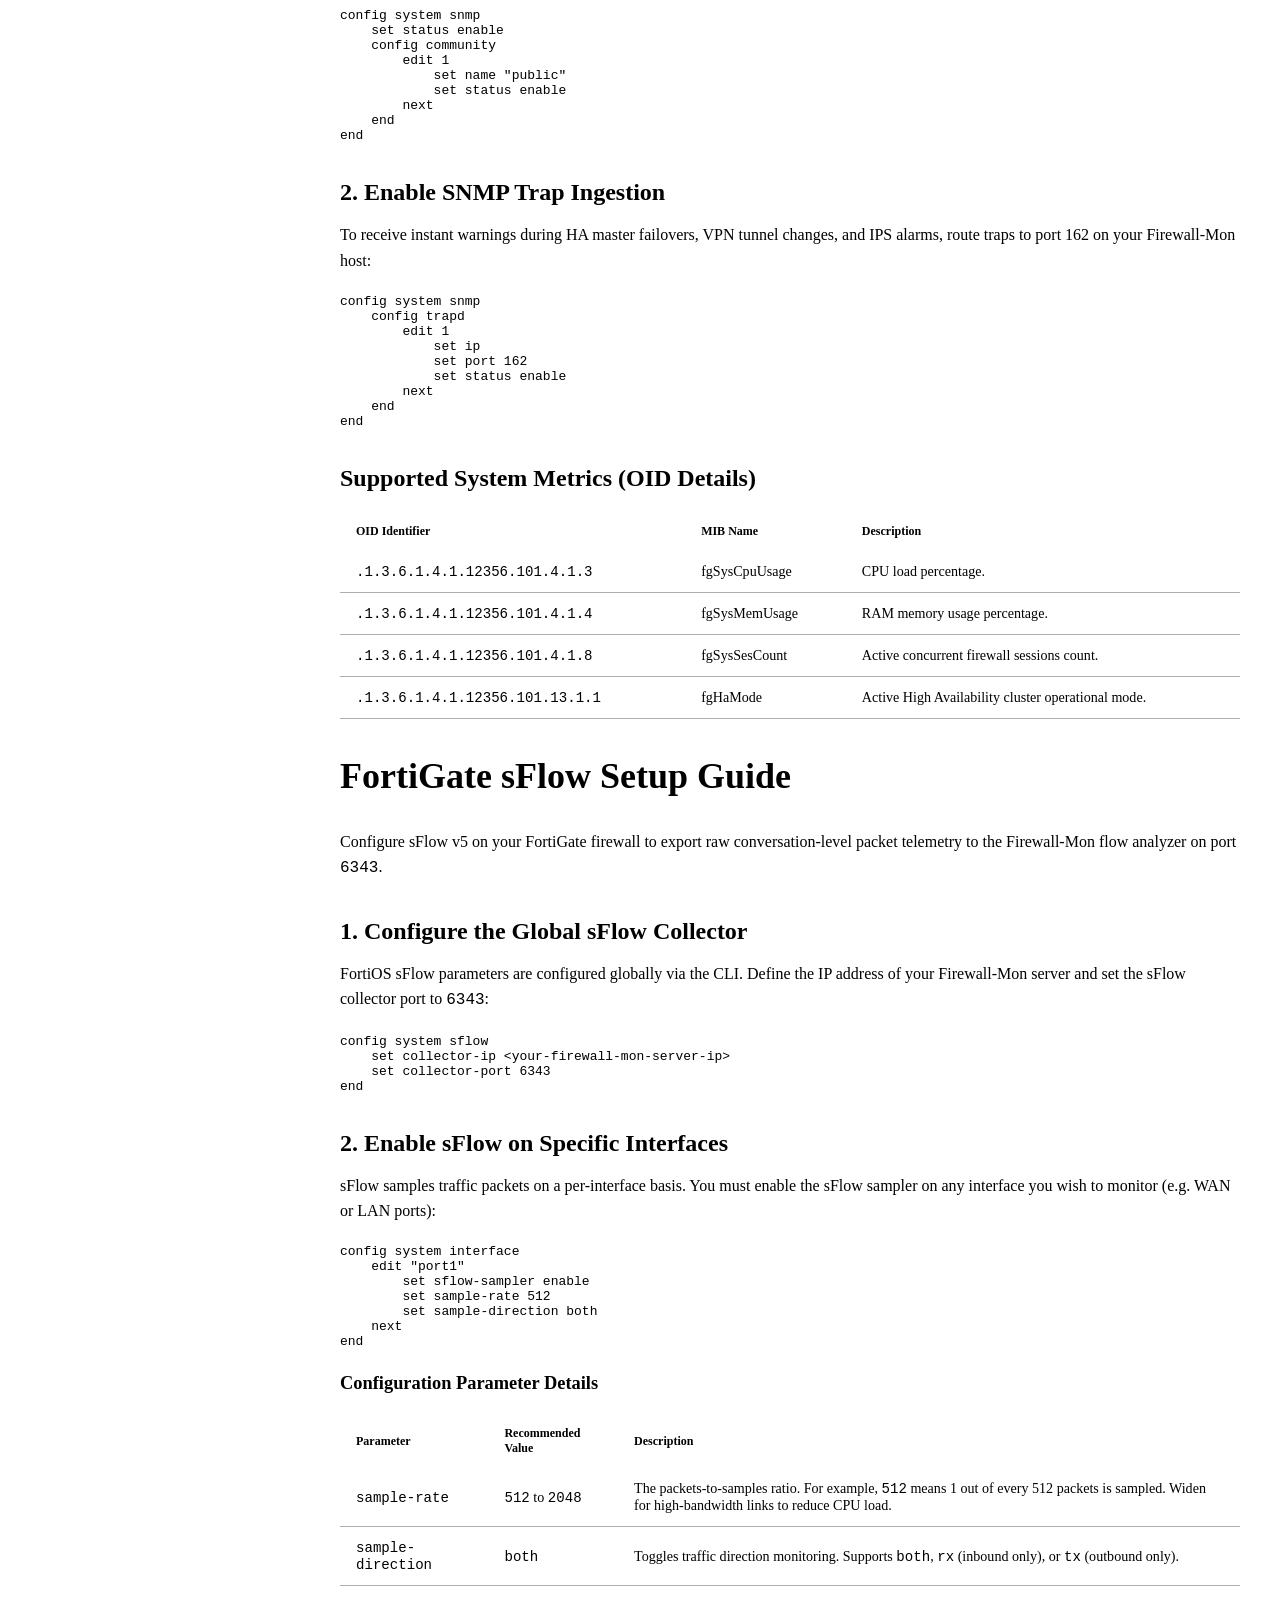
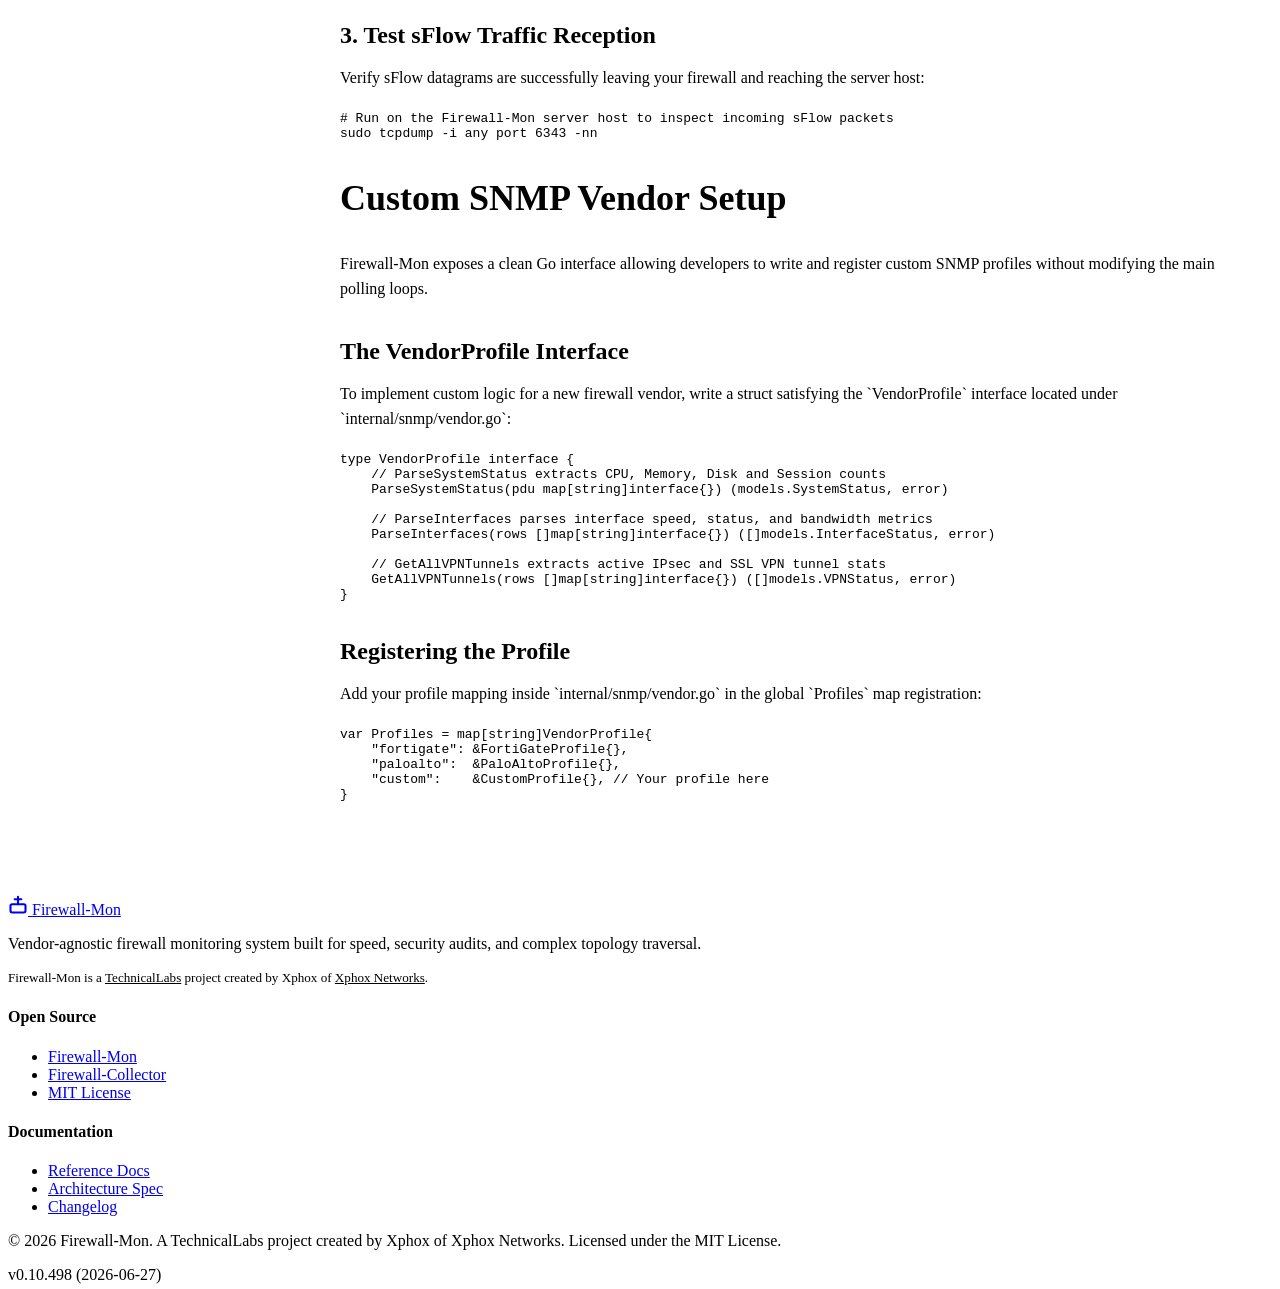
==== commit 5d377c58: "'Add-FortiGate-sFlow-Setup-Guide-to-docs'" ====
--- a/docs.html
+++ b/docs.html
@@ -527,6 +527,7 @@
                 <h3>VENDOR SETUPS</h3>
                 <ul>
                     <li><span class="docs-nav-item" data-section="fortigate-snmp">FortiGate SNMP Setup</span></li>
+                    <li><span class="docs-nav-item" data-section="fortigate-sflow">FortiGate sFlow Setup</span></li>
                     <li><span class="docs-nav-item" data-section="custom-vendor">Custom Profiles</span></li>
                 </ul>
             </nav>
@@ -895,6 +896,65 @@
                         </tr>
                     </tbody>
                 </table>
+            </section>
+
+            <!-- SECTION 5: FortiGate sFlow Setup -->
+            <section class="docs-section hidden" id="section-fortigate-sflow">
+                <h1>FortiGate sFlow Setup Guide</h1>
+                <p>Configure sFlow v5 on your FortiGate firewall to export raw conversation-level packet telemetry to the Firewall-Mon flow analyzer on port <code>6343</code>.</p>
+                
+                <h2>1. Configure the Global sFlow Collector</h2>
+                <p>FortiOS sFlow parameters are configured globally via the CLI. Define the IP address of your Firewall-Mon server and set the sFlow collector port to <code>6343</code>:</p>
+                
+                <div class="code-block-wrapper">
+                    <pre><code class="lang-bash">config system sflow
+    set collector-ip &lt;your-firewall-mon-server-ip&gt;
+    set collector-port 6343
+end</code></pre>
+                </div>
+
+                <h2>2. Enable sFlow on Specific Interfaces</h2>
+                <p>sFlow samples traffic packets on a per-interface basis. You must enable the sFlow sampler on any interface you wish to monitor (e.g. WAN or LAN ports):</p>
+                
+                <div class="code-block-wrapper">
+                    <pre><code class="lang-bash">config system interface
+    edit "port1"
+        set sflow-sampler enable
+        set sample-rate 512
+        set sample-direction both
+    next
+end</code></pre>
+                </div>
+
+                <h3>Configuration Parameter Details</h3>
+                <table class="docs-table">
+                    <thead>
+                        <tr>
+                            <th>Parameter</th>
+                            <th>Recommended Value</th>
+                            <th>Description</th>
+                        </tr>
+                    </thead>
+                    <tbody>
+                        <tr>
+                            <td><code>sample-rate</code></td>
+                            <td><code>512</code> to <code>2048</code></td>
+                            <td>The packets-to-samples ratio. For example, <code>512</code> means 1 out of every 512 packets is sampled. Widen for high-bandwidth links to reduce CPU load.</td>
+                        </tr>
+                        <tr>
+                            <td><code>sample-direction</code></td>
+                            <td><code>both</code></td>
+                            <td>Toggles traffic direction monitoring. Supports <code>both</code>, <code>rx</code> (inbound only), or <code>tx</code> (outbound only).</td>
+                        </tr>
+                    </tbody>
+                </table>
+
+                <h2>3. Test sFlow Traffic Reception</h2>
+                <p>Verify sFlow datagrams are successfully leaving your firewall and reaching the server host:</p>
+                <div class="code-block-wrapper">
+                    <pre><code class="lang-bash"># Run on the Firewall-Mon server host to inspect incoming sFlow packets
+sudo tcpdump -i any port 6343 -nn</code></pre>
+                </div>
             </section>
 
             <!-- SECTION 5: Custom Vendor Setup -->
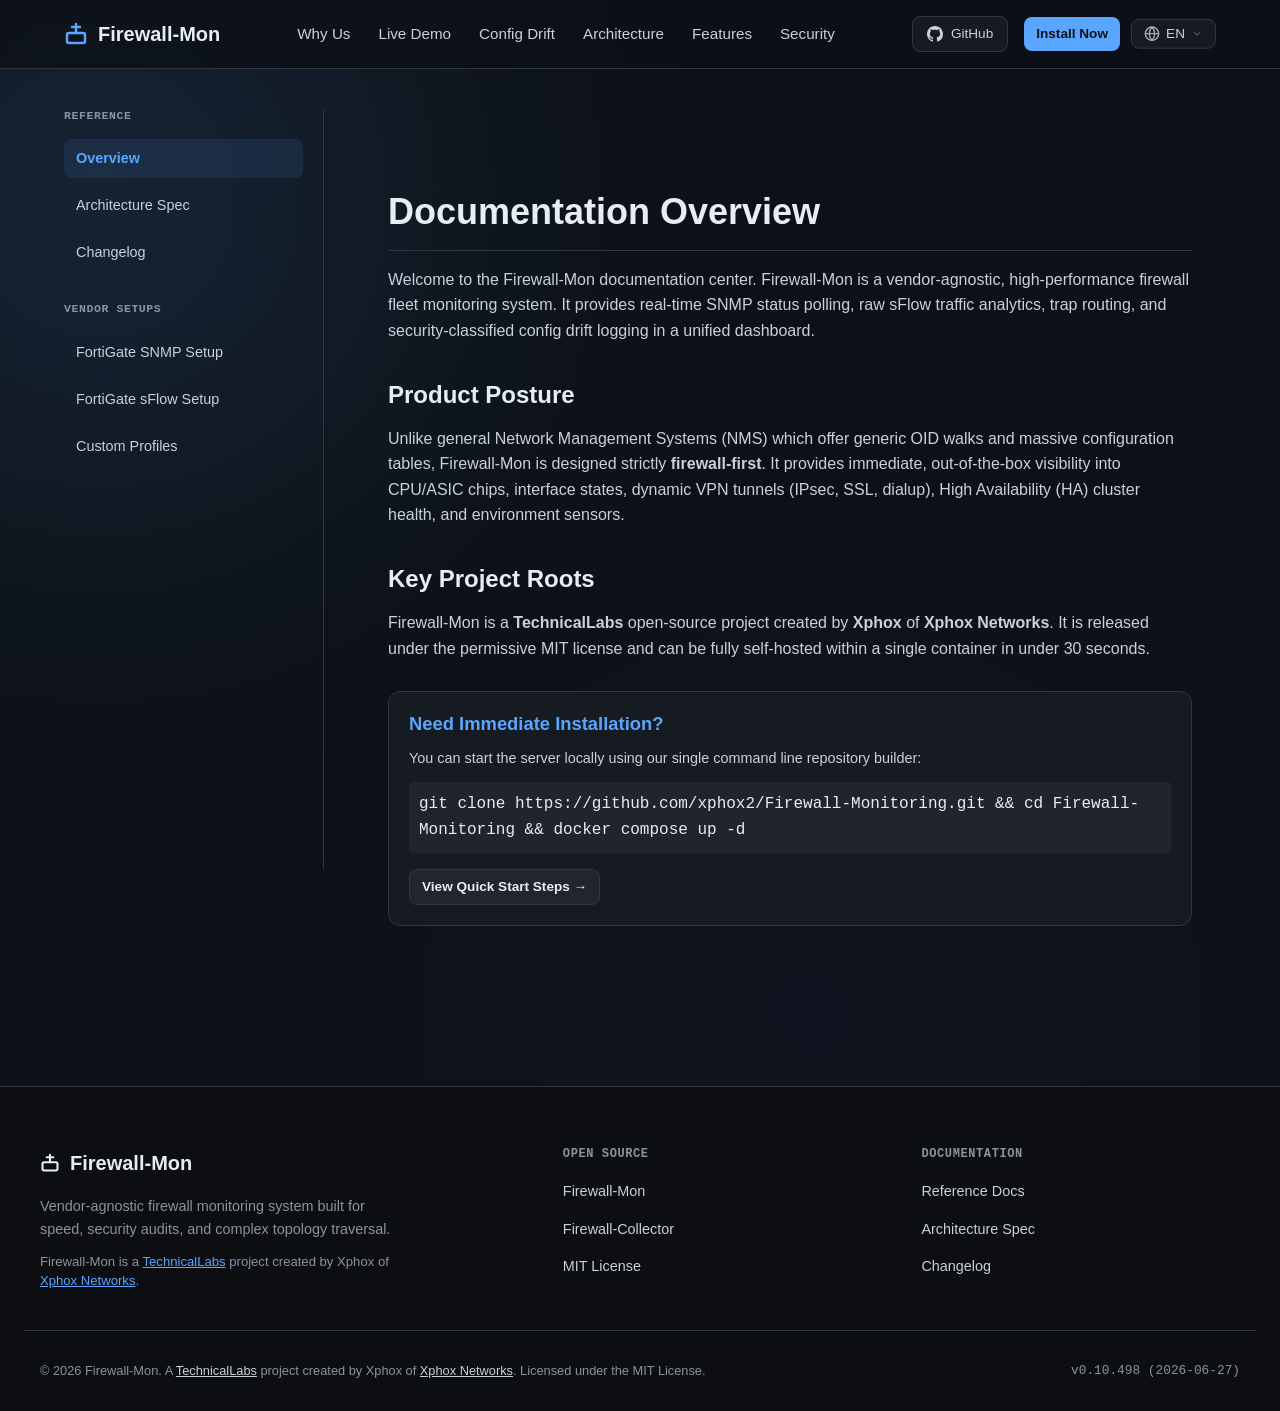
==== commit 9b277f12: "Added multilingual i18n support with locale validation script" ====
--- a/docs.html
+++ b/docs.html
@@ -491,12 +491,12 @@
             
             <nav class="main-nav">
                 <ul class="nav-links">
-                    <li><a href="index.html#why">Why Us</a></li>
-                    <li><a href="index.html#demo">Live Demo</a></li>
-                    <li><a href="index.html#config-diff">Config Drift</a></li>
-                    <li><a href="index.html#probe-relay">Architecture</a></li>
-                    <li><a href="index.html#features">Features</a></li>
-                    <li><a href="index.html#security">Security</a></li>
+                    <li><a href="index.html#why" data-i18n="nav.why">Why Us</a></li>
+                    <li><a href="index.html#demo" data-i18n="nav.demo">Live Demo</a></li>
+                    <li><a href="index.html#config-diff" data-i18n="nav.config_drift">Config Drift</a></li>
+                    <li><a href="index.html#probe-relay" data-i18n="nav.architecture">Architecture</a></li>
+                    <li><a href="index.html#features" data-i18n="nav.features">Features</a></li>
+                    <li><a href="index.html#security" data-i18n="nav.security">Security</a></li>
                 </ul>
             </nav>
             
@@ -505,10 +505,32 @@
                     <svg width="16" height="16" viewBox="0 0 16 16" fill="currentColor">
                         <path d="M8 0C3.58 0 0 3.58 0 8c0 3.54 2.29 6.53 5.47 7.59.4.07.55-.17.55-.38 0-.19-.01-.82-.01-1.49-2.01.37-2.53-.49-2.69-.94-.09-.23-.48-.94-.82-1.13-.28-.15-.68-.52-.01-.53.63-.01 1.08.58 1.23.82.72 1.21 1.87.87 2.33.66.07-.52.28-.87.51-1.07-1.78-.2-3.64-.89-3.64-3.95 0-.87.31-1.59.82-2.15-.08-.2-.36-1.02.08-2.12 0 0 .67-.21 2.2.82.64-.18 1.32-.27 2-.27.68 0 1.36.09 2 .27 1.53-1.04 2.2-.82 2.2-.82.44 1.1.16 1.92.08 2.12.51.56.82 1.27.82 2.15 0 3.07-1.87 3.75-3.65 3.95.29.25.54.73.54 1.48 0 1.07-.01 1.93-.01 2.2 0 .21.15.46.55.38A8.013 8.013 0 0016 8c0-4.42-3.58-8-8-8z"/>
                     </svg>
-                    <span>GitHub</span>
+                    <span data-i18n="nav.github_docs">GitHub</span>
                 </a>
-                <a href="index.html#quickstart" class="btn btn-primary btn-sm">Install Now</a>
+                
+                <a href="index.html#quickstart" class="btn btn-primary btn-sm" data-i18n="nav.install">Install Now</a>
             </div>
+
+            <div class="lang-picker-container" id="lang-picker-container">
+                <button class="lang-picker-btn" id="lang-picker-btn" aria-label="Change Language">
+                    <svg width="16" height="16" viewBox="0 0 24 24" fill="none" stroke="currentColor" stroke-width="2" stroke-linecap="round" stroke-linejoin="round" class="globe-icon"><circle cx="12" cy="12" r="10"></circle><line x1="2" y1="12" x2="22" y2="12"></line><path d="M12 2a15.3 15.3 0 0 1 4 10 15.3 15.3 0 0 1-4 10 15.3 15.3 0 0 1-4-10 15.3 15.3 0 0 1 4-10z"></path></svg>
+                    <span id="active-lang-text">EN</span>
+                    <svg width="12" height="12" viewBox="0 0 24 24" fill="none" stroke="currentColor" stroke-width="2" class="chevron-icon"><polyline points="6 9 12 15 18 9"></polyline></svg>
+                </button>
+                <div class="lang-dropdown" id="lang-dropdown">
+                    <button class="lang-option active" data-lang="en">English</button>
+                    <button class="lang-option" data-lang="es">Español</button>
+                    <button class="lang-option" data-lang="fr">Français</button>
+                </div>
+            </div>
+
+            <button class="mobile-nav-toggle" id="mobile-nav-toggle" aria-label="Toggle Navigation">
+                <svg width="24" height="24" viewBox="0 0 24 24" fill="none" stroke="currentColor" stroke-width="2.5" stroke-linecap="round" stroke-linejoin="round">
+                    <line x1="3" y1="12" x2="21" y2="12" class="line-mid"></line>
+                    <line x1="3" y1="6" x2="21" y2="6" class="line-top"></line>
+                    <line x1="3" y1="18" x2="21" y2="18" class="line-bot"></line>
+                </svg>
+            </button>
         </div>
     </header>
 
@@ -1004,26 +1026,26 @@
                     </svg>
                     <span>Firewall-Mon</span>
                 </a>
-                <p>Vendor-agnostic firewall monitoring system built for speed, security audits, and complex topology traversal.</p>
-                <p style="margin-top: 12px; font-size: 0.82rem; color: var(--text-muted); line-height: 1.4;">Firewall-Mon is a <a href="https://www.technicallabs.org" target="_blank" style="color: var(--accent); text-decoration: underline;">TechnicalLabs</a> project created by Xphox of <a href="https://www.xphox.net" target="_blank" style="color: var(--accent); text-decoration: underline;">Xphox Networks</a>.</p>
+                <p data-i18n="footer.brand_desc">Vendor-agnostic firewall monitoring system built for speed, security audits, and complex topology traversal.</p>
+                <p style="margin-top: 12px; font-size: 0.82rem; color: var(--text-muted); line-height: 1.4;" data-i18n="footer.labs_created" data-i18n-html="true">Firewall-Mon is a <a href="https://www.technicallabs.org" target="_blank" style="color: var(--accent); text-decoration: underline;">TechnicalLabs</a> project created by Xphox of <a href="https://www.xphox.net" target="_blank" style="color: var(--accent); text-decoration: underline;">Xphox Networks</a>.</p>
             </div>
             
             <div class="footer-links-grid">
                 <div class="footer-links-col">
-                    <h4>Open Source</h4>
+                    <h4 data-i18n="footer.open_source">Open Source</h4>
                     <ul>
                         <li><a href="https://github.com/xphox2/Firewall-Monitoring" target="_blank">Firewall-Mon</a></li>
                         <li><a href="https://github.com/xphox2/Firewall-Collector" target="_blank">Firewall-Collector</a></li>
-                        <li><a href="https://github.com/xphox2/Firewall-Monitoring/blob/main/LICENSE" target="_blank">MIT License</a></li>
+                        <li><a href="https://github.com/xphox2/Firewall-Monitoring/blob/main/LICENSE" target="_blank" data-i18n="footer.license">MIT License</a></li>
                     </ul>
                 </div>
                 
                 <div class="footer-links-col">
-                    <h4>Documentation</h4>
+                    <h4 data-i18n="footer.documentation">Documentation</h4>
                     <ul>
-                        <li><a href="docs.html?section=intro">Reference Docs</a></li>
-                        <li><a href="docs.html?section=architecture">Architecture Spec</a></li>
-                        <li><a href="docs.html?section=changelog">Changelog</a></li>
+                        <li><a href="docs.html?section=intro" data-i18n="footer.ref_docs">Reference Docs</a></li>
+                        <li><a href="docs.html?section=architecture" data-i18n="footer.arch_spec">Architecture Spec</a></li>
+                        <li><a href="docs.html?section=changelog" data-i18n="footer.changelog">Changelog</a></li>
                     </ul>
                 </div>
             </div>
@@ -1031,11 +1053,14 @@
         
         <div class="footer-bottom">
             <div class="footer-bottom-container">
-                <p>&copy; 2026 Firewall-Mon. A TechnicalLabs project created by Xphox of Xphox Networks. Licensed under the MIT License.</p>
-                <div class="footer-meta">v0.10.498 (2026-06-27)</div>
+                <p data-i18n="footer.copyright" data-i18n-html="true">&copy; 2026 Firewall-Mon. A <a href="https://www.technicallabs.org" target="_blank" style="color: var(--text-secondary); text-decoration: underline;">TechnicalLabs</a> project created by Xphox of <a href="https://www.xphox.net" target="_blank" style="color: var(--text-secondary); text-decoration: underline;">Xphox Networks</a>. Licensed under the MIT License.</p>
+                <div class="footer-meta" data-i18n="footer.meta">v0.10.498 (2026-06-27)</div>
             </div>
         </div>
     </footer>
+
+    <!-- Scripts -->
+    <script src="js/i18n.js"></script>
 
     <!-- Document Section Routing Script -->
     <script>
--- a/css/style.css
+++ b/css/style.css
@@ -0,0 +1,2112 @@
+/* ==========================================================================
+   FIREWALL-MON STYLE SHEET
+   ========================================================================== */
+
+/* Brand Palette Custom Variables (style-guide.md) */
+:root {
+    --bg: #0d1117;
+    --bg-primary: #161b22;
+    --bg-secondary: #21262d;
+    --bg-tertiary: #30363d;
+    --accent: #58a6ff;
+    --accent-hover: #388bfd;
+    --success: #3fb950;
+    --warning: #d29922;
+    --danger: #f85149;
+    --text-primary: #e6edf3;
+    --text-secondary: #c9d1d9;
+    --text-muted: #8b949e;
+    
+    /* Email Report Gradients */
+    --email-grad-start: #6366f1;
+    --email-grad-end: #8b5cf6;
+
+    /* Styling helpers */
+    --font-sans: 'Inter', -apple-system, BlinkMacSystemFont, "Segoe UI", Helvetica, Arial, sans-serif;
+    --font-heading: 'Plus Jakarta Sans', var(--font-sans);
+    --font-mono: 'JetBrains Mono', SFMono-Regular, Consolas, "Liberation Mono", Menlo, monospace;
+    --radius: 12px;
+    --radius-sm: 8px;
+    --radius-lg: 16px;
+    --transition: all 0.25s cubic-bezier(0.4, 0, 0.2, 1);
+    --shadow: 0 8px 30px rgba(0, 0, 0, 0.5);
+    --border: 1px solid var(--bg-tertiary);
+}
+
+/* Base Resets */
+* {
+    box-sizing: border-box;
+    margin: 0;
+    padding: 0;
+}
+
+html {
+    scroll-behavior: smooth;
+    background-color: var(--bg);
+    color: var(--text-secondary);
+    font-family: var(--font-sans);
+    line-height: 1.6;
+    -webkit-font-smoothing: antialiased;
+}
+
+body {
+    overflow-x: hidden;
+    position: relative;
+}
+
+h1, h2, h3, h4, h5, h6 {
+    font-family: var(--font-heading);
+    color: var(--text-primary);
+    font-weight: 700;
+    line-height: 1.25;
+}
+
+a {
+    color: var(--accent);
+    text-decoration: none;
+    transition: var(--transition);
+}
+
+a:hover {
+    color: var(--accent-hover);
+}
+
+ul {
+    list-style: none;
+}
+
+/* Decorative Glow Elements */
+.glow-bg {
+    position: absolute;
+    width: 600px;
+    height: 600px;
+    border-radius: 50%;
+    filter: blur(150px);
+    opacity: 0.15;
+    pointer-events: none;
+    z-index: 0;
+}
+
+.glow-left {
+    background: var(--accent);
+    top: -100px;
+    left: -200px;
+}
+
+.glow-right {
+    background: var(--email-grad-end);
+    top: 300px;
+    right: -200px;
+}
+
+/* Buttons */
+.btn {
+    display: inline-flex;
+    align-items: center;
+    justify-content: center;
+    padding: 10px 20px;
+    border-radius: var(--radius-sm);
+    font-size: 0.95rem;
+    font-weight: 600;
+    cursor: pointer;
+    transition: var(--transition);
+    border: none;
+}
+
+.btn-primary {
+    background-color: var(--accent);
+    color: var(--bg);
+}
+
+.btn-primary:hover {
+    background-color: var(--accent-hover);
+    color: var(--bg);
+}
+
+.btn-secondary {
+    background-color: var(--bg-secondary);
+    color: var(--text-primary);
+    border: var(--border);
+}
+
+.btn-secondary:hover {
+    background-color: var(--bg-tertiary);
+    border-color: var(--text-muted);
+}
+
+.btn-sm {
+    padding: 6px 12px;
+    font-size: 0.85rem;
+}
+
+.btn-block {
+    display: flex;
+    width: 100%;
+}
+
+/* Badges */
+.badge {
+    display: inline-flex;
+    align-items: center;
+    padding: 3px 8px;
+    border-radius: 20px;
+    font-family: var(--font-mono);
+    font-size: 0.72rem;
+    font-weight: 600;
+    letter-spacing: 0.05em;
+    text-transform: uppercase;
+}
+
+.badge-success {
+    background-color: rgba(63, 185, 80, 0.15);
+    color: var(--success);
+    border: 1px solid rgba(63, 185, 80, 0.3);
+}
+
+.badge-warning {
+    background-color: rgba(210, 153, 34, 0.15);
+    color: var(--warning);
+    border: 1px solid rgba(210, 153, 34, 0.3);
+}
+
+.badge-danger {
+    background-color: rgba(248, 81, 73, 0.15);
+    color: var(--danger);
+    border: 1px solid rgba(248, 81, 73, 0.3);
+}
+
+.badge-info {
+    background-color: rgba(88, 166, 255, 0.15);
+    color: var(--accent);
+    border: 1px solid rgba(88, 166, 255, 0.3);
+}
+
+/* Header & Navigation */
+.site-header {
+    position: sticky;
+    top: 0;
+    z-index: 100;
+    background-color: rgba(13, 17, 23, 0.8);
+    backdrop-filter: blur(12px);
+    border-bottom: var(--border);
+}
+
+.header-container {
+    position: relative;
+    max-width: 1200px;
+    margin: 0 auto;
+    padding: 16px 24px;
+    padding-right: 120px;
+    display: flex;
+    align-items: center;
+    justify-content: space-between;
+}
+
+.logo {
+    display: flex;
+    align-items: center;
+    gap: 10px;
+    font-family: var(--font-heading);
+    font-size: 1.25rem;
+    font-weight: 700;
+    color: var(--text-primary);
+}
+
+.logo-icon {
+    color: var(--accent);
+}
+
+.main-nav .nav-links {
+    display: flex;
+    gap: 28px;
+}
+
+.main-nav .nav-links a {
+    color: var(--text-secondary);
+    font-weight: 500;
+    font-size: 0.95rem;
+}
+
+.main-nav .nav-links a:hover {
+    color: var(--accent);
+}
+
+.header-actions {
+    display: flex;
+    align-items: center;
+    gap: 16px;
+}
+
+.github-stars-btn {
+    display: flex;
+    align-items: center;
+    gap: 8px;
+    padding: 6px 14px;
+    border-radius: var(--radius-sm);
+    background-color: var(--bg-primary);
+    border: var(--border);
+    color: var(--text-secondary);
+    font-size: 0.85rem;
+    font-weight: 500;
+}
+
+.github-stars-btn:hover {
+    border-color: var(--text-muted);
+    background-color: var(--bg-secondary);
+    color: var(--text-primary);
+}
+
+.stars-count {
+    color: var(--text-muted);
+    border-left: var(--border);
+    padding-left: 8px;
+    margin-left: 2px;
+}
+
+/* Sections Base */
+section {
+    padding: 80px 24px;
+    position: relative;
+    z-index: 1;
+}
+
+.section-container {
+    max-width: 1200px;
+    margin: 0 auto;
+}
+
+.section-header {
+    text-align: center;
+    margin-bottom: 50px;
+    max-width: 700px;
+    margin-left: auto;
+    margin-right: auto;
+}
+
+.section-tag {
+    display: inline-block;
+    color: var(--accent);
+    font-family: var(--font-mono);
+    font-size: 0.8rem;
+    letter-spacing: 0.1em;
+    text-transform: uppercase;
+    margin-bottom: 12px;
+}
+
+.section-header h2 {
+    font-size: 2.25rem;
+    margin-bottom: 16px;
+}
+
+.section-intro {
+    font-size: 1.1rem;
+    color: var(--text-secondary);
+}
+
+/* Hero Section */
+.hero-section {
+    padding: 80px 24px 60px;
+    overflow: hidden;
+}
+
+.hero-section .section-container {
+    display: grid;
+    grid-template-columns: 1.1fr 0.9fr;
+    gap: 60px;
+    align-items: center;
+}
+
+.hero-text-content {
+    max-width: 620px;
+}
+
+.hero-badge {
+    display: inline-flex;
+    align-items: center;
+    gap: 8px;
+    background-color: var(--bg-primary);
+    border: var(--border);
+    padding: 6px 14px;
+    border-radius: 20px;
+    font-family: var(--font-mono);
+    font-size: 0.78rem;
+    color: var(--text-muted);
+    margin-bottom: 24px;
+}
+
+.pulse-dot {
+    width: 6px;
+    height: 6px;
+    border-radius: 50%;
+    background-color: var(--success);
+    box-shadow: 0 0 8px var(--success);
+    animation: pulse 2s infinite;
+}
+
+@keyframes pulse {
+    0% { transform: scale(0.9); opacity: 0.8; }
+    50% { transform: scale(1.2); opacity: 1; box-shadow: 0 0 12px var(--success); }
+    100% { transform: scale(0.9); opacity: 0.8; }
+}
+
+.hero-section h1 {
+    font-size: 3.5rem;
+    line-height: 1.15;
+    margin-bottom: 20px;
+    letter-spacing: -0.02em;
+}
+
+.accent-text {
+    background: linear-gradient(135deg, var(--accent), #a5d6ff);
+    -webkit-background-clip: text;
+    -webkit-text-fill-color: transparent;
+}
+
+.hero-subtitle {
+    font-size: 1.25rem;
+    color: var(--text-secondary);
+    margin-bottom: 36px;
+}
+
+.hero-ctas {
+    display: flex;
+    align-items: center;
+    gap: 16px;
+    flex-wrap: wrap;
+    margin-bottom: 48px;
+}
+
+.cli-input-wrapper {
+    display: flex;
+    align-items: center;
+    background-color: var(--bg-primary);
+    border: var(--border);
+    border-radius: var(--radius-sm);
+    padding: 4px 6px 4px 16px;
+    gap: 12px;
+}
+
+.cli-command {
+    font-family: var(--font-mono);
+    font-size: 0.9rem;
+    color: var(--text-primary);
+}
+
+.btn-copy-cli {
+    background-color: var(--bg-secondary);
+    border: var(--border);
+    color: var(--text-muted);
+    padding: 6px 12px;
+    border-radius: 6px;
+    font-size: 0.8rem;
+    font-weight: 500;
+    display: flex;
+    align-items: center;
+    gap: 6px;
+    cursor: pointer;
+    transition: var(--transition);
+}
+
+.btn-copy-cli:hover {
+    color: var(--text-primary);
+    background-color: var(--bg-tertiary);
+}
+
+.trust-stats {
+    display: flex;
+    align-items: center;
+    gap: 24px;
+}
+
+.trust-stat {
+    display: flex;
+    flex-direction: column;
+}
+
+.stat-number {
+    font-family: var(--font-heading);
+    font-size: 1.5rem;
+    font-weight: 700;
+    color: var(--text-primary);
+}
+
+.stat-label {
+    font-size: 0.8rem;
+    color: var(--text-muted);
+}
+
+.trust-divider {
+    height: 24px;
+    width: 1px;
+    background-color: var(--bg-tertiary);
+}
+
+.hero-visual-card {
+    position: relative;
+    border-radius: var(--radius-lg);
+    border: var(--border);
+    overflow: hidden;
+    background-color: var(--bg-primary);
+    box-shadow: var(--shadow);
+}
+
+.hero-image {
+    width: 100%;
+    height: auto;
+    display: block;
+    mix-blend-mode: lighten;
+    opacity: 0.85;
+}
+
+.hero-overlay-shadow {
+    position: absolute;
+    inset: 0;
+    box-shadow: inset 0 0 60px rgba(13, 17, 23, 0.8);
+    pointer-events: none;
+}
+
+/* Why Section */
+.why-grid {
+    display: grid;
+    grid-template-columns: repeat(3, 1fr);
+    gap: 30px;
+}
+
+.why-card {
+    background-color: var(--bg-primary);
+    border: var(--border);
+    padding: 36px;
+    border-radius: var(--radius);
+    transition: var(--transition);
+}
+
+.why-card:hover {
+    transform: translateY(-4px);
+    border-color: var(--accent);
+}
+
+.card-icon-wrapper {
+    width: 48px;
+    height: 48px;
+    border-radius: var(--radius-sm);
+    background-color: rgba(88, 166, 255, 0.1);
+    color: var(--accent);
+    display: flex;
+    align-items: center;
+    justify-content: center;
+    margin-bottom: 24px;
+}
+
+.why-card h3 {
+    font-size: 1.25rem;
+    margin-bottom: 12px;
+}
+
+.why-card p {
+    color: var(--text-secondary);
+    font-size: 0.95rem;
+}
+
+/* Live Dashboard Mockup Simulator */
+.dashboard-simulator {
+    display: grid;
+    grid-template-columns: 280px 1fr;
+    background-color: var(--bg-primary);
+    border: var(--border);
+    border-radius: var(--radius-lg);
+    height: 640px;
+    overflow: hidden;
+    box-shadow: var(--shadow);
+}
+
+.sim-sidebar {
+    background-color: rgba(13, 17, 23, 0.5);
+    border-right: var(--border);
+    display: flex;
+    flex-direction: column;
+}
+
+.sidebar-header {
+    padding: 20px;
+    border-bottom: var(--border);
+    display: flex;
+    align-items: center;
+    justify-content: space-between;
+}
+
+.sidebar-header h3 {
+    font-size: 0.8rem;
+    font-family: var(--font-mono);
+    letter-spacing: 0.05em;
+    color: var(--text-muted);
+}
+
+.device-list {
+    overflow-y: auto;
+    flex-grow: 1;
+}
+
+.device-item {
+    padding: 16px 20px;
+    border-bottom: 1px solid rgba(48, 54, 61, 0.5);
+    display: flex;
+    align-items: center;
+    gap: 12px;
+    cursor: pointer;
+    transition: var(--transition);
+}
+
+.device-item:hover {
+    background-color: rgba(48, 54, 61, 0.2);
+}
+
+.device-item.active {
+    background-color: var(--bg-secondary);
+    border-left: 3px solid var(--accent);
+}
+
+.status-dot {
+    width: 8px;
+    height: 8px;
+    border-radius: 50%;
+    flex-shrink: 0;
+}
+
+.status-dot.healthy {
+    background-color: var(--success);
+    box-shadow: 0 0 6px var(--success);
+}
+
+.status-dot.warning {
+    background-color: var(--warning);
+    box-shadow: 0 0 6px var(--warning);
+}
+
+.status-dot.danger {
+    background-color: var(--danger);
+    box-shadow: 0 0 6px var(--danger);
+}
+
+.device-info {
+    display: flex;
+    flex-direction: column;
+}
+
+.device-name {
+    font-size: 0.9rem;
+    font-weight: 600;
+    color: var(--text-primary);
+}
+
+.device-model {
+    font-size: 0.72rem;
+    color: var(--text-muted);
+    font-family: var(--font-mono);
+}
+
+.sim-view {
+    display: flex;
+    flex-direction: column;
+    height: 100%;
+    overflow: hidden;
+}
+
+.sim-view-header {
+    padding: 20px 24px;
+    border-bottom: var(--border);
+    display: flex;
+    align-items: center;
+    justify-content: space-between;
+}
+
+.device-title-wrapper h3 {
+    font-size: 1.25rem;
+    margin-bottom: 4px;
+}
+
+.device-vendor-badge {
+    font-family: var(--font-mono);
+    font-size: 0.72rem;
+    color: var(--accent);
+}
+
+.poller-meta {
+    font-size: 0.8rem;
+    color: var(--text-muted);
+}
+
+.sim-metrics-grid {
+    display: grid;
+    grid-template-columns: repeat(4, 1fr);
+    gap: 16px;
+    padding: 24px;
+}
+
+.sim-metric-card {
+    background-color: var(--bg-secondary);
+    border: var(--border);
+    border-radius: var(--radius-sm);
+    padding: 16px;
+}
+
+.metric-header {
+    display: flex;
+    align-items: center;
+    justify-content: space-between;
+    font-family: var(--font-mono);
+    font-size: 0.7rem;
+    color: var(--text-muted);
+    margin-bottom: 8px;
+}
+
+.metric-value {
+    font-size: 1.5rem;
+    font-weight: 700;
+    color: var(--text-primary);
+    margin-bottom: 4px;
+}
+
+.metric-trend {
+    font-size: 0.72rem;
+}
+
+.text-success { color: var(--success); }
+.text-warning { color: var(--warning); }
+.text-danger { color: var(--danger); }
+
+.sim-visualizations-row {
+    padding: 0 24px;
+    flex-grow: 1;
+    display: flex;
+}
+
+.visual-panel {
+    background-color: var(--bg-secondary);
+    border: var(--border);
+    border-radius: var(--radius-sm);
+    padding: 16px;
+    width: 100%;
+    display: flex;
+    flex-direction: column;
+}
+
+.visual-panel .panel-header {
+    display: flex;
+    align-items: center;
+    justify-content: space-between;
+    margin-bottom: 12px;
+}
+
+.visual-panel h4 {
+    font-size: 0.85rem;
+    color: var(--text-primary);
+    text-transform: uppercase;
+    font-family: var(--font-mono);
+    letter-spacing: 0.05em;
+}
+
+.legend {
+    font-size: 0.75rem;
+    color: var(--text-muted);
+}
+
+.legend span {
+    display: inline-block;
+    width: 8px;
+    height: 8px;
+    border-radius: 50%;
+    margin-right: 2px;
+}
+
+.lg-in { background-color: var(--accent); }
+.lg-out { background-color: var(--success); }
+
+.panel-chart-container {
+    flex-grow: 1;
+    display: flex;
+    flex-direction: column;
+    justify-content: space-between;
+}
+
+.svg-chart-wrapper {
+    flex-grow: 1;
+    position: relative;
+}
+
+.sim-chart-svg {
+    position: absolute;
+    inset: 0;
+    width: 100%;
+    height: 100%;
+}
+
+.chart-labels {
+    display: flex;
+    justify-content: space-between;
+    font-size: 0.7rem;
+    color: var(--text-muted);
+    font-family: var(--font-mono);
+    margin-top: 6px;
+}
+
+.sim-console {
+    background-color: rgba(13, 17, 23, 0.9);
+    border-top: var(--border);
+    height: 150px;
+    display: flex;
+    flex-direction: column;
+}
+
+.console-header {
+    padding: 8px 24px;
+    background-color: rgba(22, 27, 34, 0.9);
+    border-bottom: 1px solid rgba(48, 54, 61, 0.5);
+    display: flex;
+    align-items: center;
+    justify-content: space-between;
+}
+
+.console-title {
+    display: flex;
+    align-items: center;
+    gap: 8px;
+    font-family: var(--font-mono);
+    font-size: 0.72rem;
+    font-weight: 600;
+    color: var(--text-primary);
+}
+
+.console-meta {
+    font-size: 0.72rem;
+    color: var(--text-muted);
+}
+
+.mono-code {
+    font-family: var(--font-mono);
+    background-color: rgba(48, 54, 61, 0.4);
+    padding: 2px 6px;
+    border-radius: 4px;
+    color: var(--text-primary);
+}
+
+.console-body {
+    padding: 12px 24px;
+    font-family: var(--font-mono);
+    font-size: 0.75rem;
+    overflow-y: auto;
+    flex-grow: 1;
+    display: flex;
+    flex-direction: column;
+    gap: 6px;
+}
+
+.console-line {
+    line-height: 1.4;
+    color: var(--text-muted);
+    animation: fadeLine 0.3s ease-out;
+}
+
+@keyframes fadeLine {
+    from { opacity: 0; transform: translateY(4px); }
+    to { opacity: 1; transform: translateY(0); }
+}
+
+.line-time {
+    color: #484f58;
+}
+
+.line-tag {
+    font-weight: 600;
+    margin-right: 4px;
+}
+
+.line-tag.info { color: var(--accent); }
+.line-tag.success { color: var(--success); }
+.line-tag.warning { color: var(--warning); }
+.line-tag.danger { color: var(--danger); }
+
+.line-content {
+    color: var(--text-secondary);
+}
+
+/* Config Drift Section */
+.config-diff-widget {
+    display: grid;
+    grid-template-columns: 320px 1fr;
+    background-color: var(--bg-primary);
+    border: var(--border);
+    border-radius: var(--radius-lg);
+    overflow: hidden;
+    height: 520px;
+    box-shadow: var(--shadow);
+}
+
+.widget-sidebar {
+    background-color: rgba(13, 17, 23, 0.3);
+    border-right: var(--border);
+    padding: 16px 0;
+}
+
+.widget-title {
+    font-family: var(--font-mono);
+    font-size: 0.72rem;
+    color: var(--text-muted);
+    letter-spacing: 0.05em;
+    padding: 0 20px 16px;
+    border-bottom: 1px solid rgba(48, 54, 61, 0.5);
+}
+
+.change-tab {
+    padding: 16px 20px;
+    border-bottom: 1px solid rgba(48, 54, 61, 0.3);
+    cursor: pointer;
+    transition: var(--transition);
+}
+
+.change-tab:hover {
+    background-color: rgba(48, 54, 61, 0.15);
+}
+
+.change-tab.active {
+    background-color: var(--bg-secondary);
+    border-left: 3px solid var(--accent);
+}
+
+.tab-header {
+    display: flex;
+    align-items: center;
+    justify-content: space-between;
+    margin-bottom: 6px;
+}
+
+.change-id {
+    font-family: var(--font-mono);
+    font-size: 0.75rem;
+    font-weight: 600;
+    color: var(--text-primary);
+}
+
+.change-desc {
+    font-size: 0.85rem;
+    font-weight: 500;
+    color: var(--text-secondary);
+    white-space: nowrap;
+    overflow: hidden;
+    text-overflow: ellipsis;
+    margin-bottom: 4px;
+}
+
+.change-time {
+    font-size: 0.72rem;
+    color: var(--text-muted);
+}
+
+.widget-viewer {
+    display: flex;
+    flex-direction: column;
+    height: 100%;
+    padding: 24px;
+    overflow-y: auto;
+}
+
+.diff-view-content {
+    display: flex;
+    flex-direction: column;
+    gap: 20px;
+    height: 100%;
+}
+
+.diff-header {
+    display: flex;
+    align-items: center;
+    justify-content: space-between;
+    font-size: 0.85rem;
+    color: var(--text-muted);
+    border-bottom: var(--border);
+    padding-bottom: 14px;
+}
+
+.diff-header h4 {
+    font-size: 0.9rem;
+}
+
+.diff-code-panel {
+    background-color: var(--bg-secondary);
+    border: var(--border);
+    border-radius: var(--radius-sm);
+    padding: 16px;
+    font-family: var(--font-mono);
+    font-size: 0.8rem;
+    overflow-x: auto;
+}
+
+.diff-line {
+    display: flex;
+    line-height: 1.6;
+    border-radius: 4px;
+}
+
+.diff-line.removed {
+    background-color: rgba(248, 81, 73, 0.1);
+    color: #ff8b85;
+}
+
+.diff-line.added {
+    background-color: rgba(63, 185, 80, 0.1);
+    color: #8bf695;
+}
+
+.line-num {
+    width: 24px;
+    color: #484f58;
+    user-select: none;
+    text-align: right;
+    margin-right: 12px;
+}
+
+.line-sign {
+    width: 16px;
+    user-select: none;
+    font-weight: 700;
+}
+
+.risk-assessment {
+    border-radius: var(--radius-sm);
+    padding: 16px;
+    border: 1px solid transparent;
+}
+
+.risk-assessment.danger {
+    background-color: rgba(248, 81, 73, 0.05);
+    border-color: rgba(248, 81, 73, 0.25);
+    color: #ff8b85;
+}
+
+.risk-assessment.warning {
+    background-color: rgba(210, 153, 34, 0.05);
+    border-color: rgba(210, 153, 34, 0.25);
+    color: #ebd197;
+}
+
+.risk-assessment.info {
+    background-color: rgba(88, 166, 255, 0.05);
+    border-color: rgba(88, 166, 255, 0.25);
+    color: #a5d6ff;
+}
+
+.assessment-header {
+    display: flex;
+    align-items: center;
+    gap: 8px;
+    font-family: var(--font-mono);
+    font-size: 0.78rem;
+    font-weight: 600;
+    margin-bottom: 8px;
+}
+
+.assessment-body p {
+    font-size: 0.85rem;
+    color: var(--text-secondary);
+}
+
+.assessment-impact {
+    margin-top: 6px;
+    font-size: 0.85rem;
+    border-top: 1px solid rgba(255, 255, 255, 0.05);
+    padding-top: 6px;
+}
+
+.hidden {
+    display: none !important;
+}
+
+/* sFlow Section */
+.sflow-widget {
+    background-color: var(--bg-primary);
+    border: var(--border);
+    border-radius: var(--radius-lg);
+    overflow: hidden;
+    box-shadow: var(--shadow);
+}
+
+.sflow-widget .widget-header {
+    padding: 18px 24px;
+    border-bottom: var(--border);
+    display: flex;
+    align-items: center;
+    justify-content: space-between;
+}
+
+.active-triage {
+    display: flex;
+    align-items: center;
+    gap: 10px;
+    font-size: 0.85rem;
+    font-family: var(--font-mono);
+    color: var(--text-primary);
+}
+
+.status-dot.syncing {
+    background-color: var(--accent);
+    box-shadow: 0 0 6px var(--accent);
+    animation: blink 1.5s infinite;
+}
+
+@keyframes blink {
+    0%, 100% { opacity: 0.5; }
+    50% { opacity: 1; }
+}
+
+.triage-table-wrapper {
+    overflow-x: auto;
+}
+
+.triage-table {
+    width: 100%;
+    border-collapse: collapse;
+    text-align: left;
+    font-size: 0.85rem;
+}
+
+.triage-table th {
+    padding: 14px 24px;
+    background-color: rgba(13, 17, 23, 0.5);
+    color: var(--text-muted);
+    font-weight: 600;
+    font-family: var(--font-mono);
+    font-size: 0.72rem;
+    border-bottom: var(--border);
+}
+
+.triage-table td {
+    padding: 14px 24px;
+    border-bottom: 1px solid rgba(48, 54, 61, 0.3);
+}
+
+.flow-row {
+    transition: var(--transition);
+}
+
+.flow-row:hover {
+    background-color: rgba(48, 54, 61, 0.15);
+}
+
+.flow-row.highlighted {
+    background-color: rgba(248, 81, 73, 0.08);
+}
+
+.flow-row.highlighted td {
+    border-bottom-color: rgba(248, 81, 73, 0.3);
+}
+
+.triage-alert {
+    padding: 16px 24px;
+    background-color: rgba(248, 81, 73, 0.08);
+    border-top: 1px solid rgba(248, 81, 73, 0.2);
+    display: flex;
+    align-items: flex-start;
+    gap: 12px;
+    animation: slideDown 0.3s ease-out;
+}
+
+@keyframes slideDown {
+    from { opacity: 0; transform: translateY(-10px); }
+    to { opacity: 1; transform: translateY(0); }
+}
+
+.alert-icon {
+    color: var(--danger);
+    flex-shrink: 0;
+    margin-top: 2px;
+}
+
+.alert-text {
+    font-size: 0.85rem;
+    color: var(--text-primary);
+}
+
+.tag-alert-rule {
+    font-family: var(--font-mono);
+    background-color: rgba(248, 81, 73, 0.2);
+    color: #ff8b85;
+    padding: 2px 6px;
+    border-radius: 4px;
+    font-size: 0.75rem;
+}
+
+/* Probe-Relay Topology Section */
+.probe-layout-grid {
+    display: grid;
+    grid-template-columns: 1.1fr 0.9fr;
+    gap: 60px;
+    align-items: center;
+}
+
+.probe-visualizer {
+    background-color: var(--bg-primary);
+    border: var(--border);
+    border-radius: var(--radius-lg);
+    height: 380px;
+    display: flex;
+    align-items: center;
+    justify-content: space-between;
+    padding: 0 60px;
+    position: relative;
+    box-shadow: var(--shadow);
+}
+
+.vis-node {
+    display: flex;
+    flex-direction: column;
+    align-items: center;
+    gap: 12px;
+    z-index: 2;
+    width: 140px;
+}
+
+.node-icon {
+    width: 64px;
+    height: 64px;
+    border-radius: var(--radius);
+    background-color: var(--bg-secondary);
+    border: var(--border);
+    display: flex;
+    align-items: center;
+    justify-content: center;
+    color: var(--accent);
+    box-shadow: 0 4px 20px rgba(0,0,0,0.3);
+    transition: var(--transition);
+}
+
+.vis-node:hover .node-icon {
+    transform: scale(1.05);
+    border-color: var(--accent);
+}
+
+.node-label {
+    font-size: 0.85rem;
+    font-weight: 600;
+    color: var(--text-primary);
+    text-align: center;
+}
+
+.node-ip {
+    font-size: 0.7rem;
+    color: var(--text-muted);
+    font-family: var(--font-mono);
+}
+
+.vis-flow-line {
+    flex-grow: 1;
+    height: 2px;
+    background-color: var(--bg-tertiary);
+    position: relative;
+    margin: 0 -20px;
+    display: flex;
+    justify-content: center;
+}
+
+.flow-pulse {
+    position: absolute;
+    top: -3px;
+    width: 8px;
+    height: 8px;
+    border-radius: 50%;
+    background-color: var(--accent);
+    box-shadow: 0 0 8px var(--accent);
+    animation: flowAcross 3s linear infinite;
+}
+
+@keyframes flowAcross {
+    0% { left: 0%; opacity: 0; }
+    10% { opacity: 1; }
+    90% { opacity: 1; }
+    100% { left: 100%; opacity: 0; }
+}
+
+.auth-stamp {
+    position: absolute;
+    top: -24px;
+    font-family: var(--font-mono);
+    font-size: 0.65rem;
+    color: var(--text-muted);
+    background-color: var(--bg);
+    padding: 2px 8px;
+    border-radius: 10px;
+    border: var(--border);
+    white-space: nowrap;
+}
+
+.probe-details-panel h3 {
+    font-size: 1.75rem;
+    margin-bottom: 30px;
+}
+
+.safeguard-item {
+    display: flex;
+    gap: 20px;
+    margin-bottom: 24px;
+}
+
+.sg-num {
+    font-family: var(--font-mono);
+    font-size: 1.25rem;
+    color: var(--accent);
+    font-weight: 600;
+}
+
+.sg-content h4 {
+    font-size: 1.05rem;
+    margin-bottom: 6px;
+}
+
+.sg-content p {
+    font-size: 0.9rem;
+    color: var(--text-secondary);
+}
+
+/* Feature Cards Grid (style-guide.md constraints) */
+.features-grid {
+    display: grid;
+    grid-template-columns: repeat(3, 1fr);
+    gap: 30px;
+}
+
+.feature-card {
+    background-size: cover;
+    background-position: center;
+    border-radius: var(--radius);
+    aspect-ratio: 1 / 1;
+    position: relative;
+    overflow: hidden;
+    border: var(--border);
+    display: flex;
+    align-items: flex-end;
+    box-shadow: var(--shadow);
+}
+
+.feature-card-overlay {
+    position: absolute;
+    inset: 0;
+    background: linear-gradient(to top, rgba(13, 17, 23, 0.95) 0%, rgba(13, 17, 23, 0.6) 50%, rgba(13, 17, 23, 0.1) 100%);
+    z-index: 1;
+}
+
+.feature-card-content {
+    position: relative;
+    z-index: 2;
+    padding: 30px;
+    width: 100%;
+}
+
+.feature-card-header {
+    display: flex;
+    align-items: flex-start;
+    justify-content: space-between;
+    margin-bottom: 8px;
+}
+
+.feature-card-title {
+    font-family: var(--font-heading);
+    font-size: 1.25rem;
+    font-weight: 700;
+    color: var(--text-primary);
+}
+
+.feature-card-pill {
+    font-family: var(--font-mono);
+    background-color: var(--accent);
+    color: var(--bg);
+    font-size: 0.72rem;
+    font-weight: 600;
+    padding: 2px 8px;
+    border-radius: 20px;
+}
+
+.feature-card-tagline {
+    font-size: 0.88rem;
+    color: var(--text-muted);
+}
+
+/* Operations Report Email Preview */
+.email-mockup-wrapper {
+    display: flex;
+    justify-content: center;
+}
+
+.email-window {
+    width: 100%;
+    max-width: 600px;
+    background-color: #0c0e12;
+    border: var(--border);
+    border-radius: var(--radius);
+    overflow: hidden;
+    box-shadow: var(--shadow);
+}
+
+.email-header {
+    background-color: #161b22;
+    padding: 12px 18px;
+    display: flex;
+    align-items: center;
+    gap: 8px;
+    border-bottom: 1px solid rgba(48, 54, 61, 0.5);
+}
+
+.window-dot {
+    width: 8px;
+    height: 8px;
+    border-radius: 50%;
+}
+
+.window-dot.red { background-color: var(--danger); }
+.window-dot.yellow { background-color: var(--warning); }
+.window-dot.green { background-color: var(--success); }
+
+.email-title {
+    font-family: var(--font-mono);
+    font-size: 0.75rem;
+    color: var(--text-muted);
+    margin-left: 8px;
+}
+
+.email-content-body {
+    padding: 30px;
+    background-color: #0d1117;
+}
+
+.report-header {
+    display: flex;
+    justify-content: space-between;
+    align-items: center;
+    border-bottom: var(--border);
+    padding-bottom: 16px;
+    margin-bottom: 24px;
+}
+
+.report-header h1 {
+    font-size: 1.1rem;
+    letter-spacing: 0.05em;
+    color: var(--text-primary);
+}
+
+.report-date {
+    font-size: 0.8rem;
+    color: var(--text-muted);
+}
+
+.report-hero {
+    background: linear-gradient(135deg, rgba(99, 102, 241, 0.15), rgba(139, 92, 246, 0.15));
+    border: 1px solid rgba(139, 92, 246, 0.25);
+    border-radius: var(--radius-sm);
+    padding: 20px;
+    display: flex;
+    justify-content: space-between;
+    align-items: center;
+    margin-bottom: 24px;
+}
+
+.report-hero h2 {
+    font-size: 1.15rem;
+    font-family: var(--font-sans);
+    color: var(--text-primary);
+    margin-bottom: 4px;
+}
+
+.report-hero p {
+    font-size: 0.8rem;
+    color: var(--text-secondary);
+}
+
+.report-hero-stat {
+    text-align: right;
+}
+
+.stat-big {
+    display: block;
+    font-size: 2rem;
+    font-weight: 700;
+    color: #a5d6ff;
+    line-height: 1;
+}
+
+.stat-lbl {
+    font-size: 0.65rem;
+    font-family: var(--font-mono);
+    color: var(--text-muted);
+}
+
+.report-grid {
+    display: grid;
+    grid-template-columns: 1fr 1fr;
+    gap: 20px;
+    margin-bottom: 24px;
+}
+
+.report-col h3 {
+    font-size: 0.72rem;
+    font-family: var(--font-mono);
+    color: var(--text-muted);
+    border-bottom: 1px solid rgba(48, 54, 61, 0.3);
+    padding-bottom: 6px;
+    margin-bottom: 10px;
+}
+
+.report-list li {
+    font-size: 0.8rem;
+    margin-bottom: 6px;
+    color: var(--text-secondary);
+}
+
+.color-warning { color: var(--warning); }
+.color-danger { color: var(--danger); }
+
+.report-action-panel {
+    background-color: var(--bg-primary);
+    border: var(--border);
+    border-radius: var(--radius-sm);
+    padding: 16px;
+}
+
+.rap-title {
+    font-family: var(--font-mono);
+    font-size: 0.7rem;
+    color: var(--text-muted);
+    margin-bottom: 8px;
+}
+
+.rap-body {
+    display: flex;
+    gap: 12px;
+    align-items: flex-start;
+    margin-bottom: 14px;
+}
+
+.rap-body p {
+    font-size: 0.78rem;
+    color: var(--text-secondary);
+}
+
+/* Security and Audit Section */
+.security-grid {
+    display: grid;
+    grid-template-columns: 1.1fr 0.9fr;
+    gap: 60px;
+    align-items: center;
+}
+
+.security-text h2 {
+    font-size: 2.25rem;
+    margin-bottom: 20px;
+}
+
+.security-text p {
+    font-size: 1.05rem;
+    margin-bottom: 30px;
+}
+
+.security-list {
+    display: flex;
+    flex-direction: column;
+    gap: 20px;
+}
+
+.sec-item {
+    display: flex;
+    gap: 16px;
+}
+
+.sec-check {
+    color: var(--success);
+    margin-top: 4px;
+    flex-shrink: 0;
+}
+
+.sec-item h4 {
+    font-size: 0.95rem;
+    margin-bottom: 4px;
+}
+
+.sec-item p {
+    font-size: 0.85rem;
+    color: var(--text-muted);
+    margin-bottom: 0;
+}
+
+.security-visual {
+    display: flex;
+    justify-content: center;
+}
+
+.security-badge-card {
+    background-color: var(--bg-primary);
+    border: var(--border);
+    border-radius: var(--radius-lg);
+    padding: 40px;
+    text-align: center;
+    width: 100%;
+    max-width: 400px;
+    box-shadow: var(--shadow);
+}
+
+.shield-icon-lg {
+    position: relative;
+    display: inline-block;
+    color: var(--success);
+    margin-bottom: 24px;
+}
+
+.badge-audit-count {
+    position: absolute;
+    top: 50%;
+    left: 50%;
+    transform: translate(-50%, -50%);
+    font-family: var(--font-mono);
+    font-size: 0.85rem;
+    font-weight: 700;
+    color: var(--text-primary);
+    margin-top: -2px;
+}
+
+.security-badge-card h3 {
+    font-family: var(--font-mono);
+    font-size: 0.85rem;
+    letter-spacing: 0.05em;
+    color: var(--text-muted);
+    margin-bottom: 6px;
+}
+
+.status-green {
+    font-size: 0.9rem;
+    font-weight: 700;
+    color: var(--success);
+    margin-bottom: 24px;
+}
+
+.metric-dots-grid {
+    display: grid;
+    grid-template-columns: repeat(17, 1fr);
+    gap: 6px;
+    padding-top: 20px;
+    border-top: 1px solid rgba(48, 54, 61, 0.5);
+}
+
+.metric-dot {
+    width: 6px;
+    height: 6px;
+    border-radius: 50%;
+    background-color: var(--bg-tertiary);
+    transition: var(--transition);
+}
+
+.metric-dot.verified {
+    background-color: var(--success);
+    box-shadow: 0 0 4px var(--success);
+}
+
+/* Quick Start Section */
+.quickstart-box {
+    background-color: var(--bg-primary);
+    border: var(--border);
+    border-radius: var(--radius-lg);
+    overflow: hidden;
+    max-width: 900px;
+    margin: 0 auto;
+    box-shadow: var(--shadow);
+}
+
+.quickstart-nav {
+    display: flex;
+    background-color: rgba(13, 17, 23, 0.4);
+    border-bottom: var(--border);
+}
+
+.qs-tab {
+    flex-grow: 1;
+    padding: 16px;
+    background: none;
+    border: none;
+    font-family: var(--font-mono);
+    font-size: 0.8rem;
+    font-weight: 600;
+    color: var(--text-muted);
+    cursor: pointer;
+    transition: var(--transition);
+    border-bottom: 2px solid transparent;
+}
+
+.qs-tab:hover {
+    color: var(--text-primary);
+    background-color: rgba(48, 54, 61, 0.1);
+}
+
+.qs-tab.active {
+    color: var(--accent);
+    border-bottom-color: var(--accent);
+    background-color: rgba(13, 17, 23, 0.2);
+}
+
+.quickstart-content {
+    padding: 30px;
+}
+
+.qs-pane p {
+    font-size: 0.95rem;
+    margin-bottom: 16px;
+    color: var(--text-secondary);
+}
+
+.code-block-wrapper {
+    position: relative;
+    margin-bottom: 20px;
+}
+
+.code-block-wrapper pre {
+    background-color: #0c0e12;
+    border: var(--border);
+    border-radius: var(--radius-sm);
+    padding: 20px;
+    overflow-x: auto;
+}
+
+.code-block-wrapper code {
+    font-family: var(--font-mono);
+    font-size: 0.82rem;
+    color: var(--text-primary);
+}
+
+.btn-copy-code {
+    position: absolute;
+    top: 12px;
+    right: 12px;
+    background-color: var(--bg-secondary);
+    border: var(--border);
+    color: var(--text-muted);
+    width: 32px;
+    height: 32px;
+    border-radius: 6px;
+    display: flex;
+    align-items: center;
+    justify-content: center;
+    cursor: pointer;
+    transition: var(--transition);
+}
+
+.btn-copy-code:hover {
+    color: var(--text-primary);
+    background-color: var(--bg-tertiary);
+}
+
+.qs-next-step {
+    display: flex;
+    align-items: center;
+    gap: 12px;
+    font-size: 0.88rem;
+    background-color: rgba(88, 166, 255, 0.05);
+    border: 1px dashed rgba(88, 166, 255, 0.2);
+    padding: 12px 18px;
+    border-radius: var(--radius-sm);
+}
+
+.qs-next-step span {
+    color: var(--text-secondary);
+}
+
+/* Footer Styling */
+.site-footer {
+    background-color: #0c0e12;
+    border-top: var(--border);
+    padding: 60px 24px 30px;
+    z-index: 2;
+    position: relative;
+}
+
+.footer-container {
+    max-width: 1200px;
+    margin: 0 auto;
+    display: grid;
+    grid-template-columns: 1.5fr 1fr 1fr;
+    gap: 60px;
+    margin-bottom: 40px;
+}
+
+.footer-brand p {
+    margin-top: 16px;
+    font-size: 0.9rem;
+    color: var(--text-muted);
+    max-width: 360px;
+}
+
+.footer-links-grid {
+    grid-column: span 2;
+    display: grid;
+    grid-template-columns: 1fr 1fr;
+    gap: 40px;
+}
+
+.footer-links-col h4 {
+    font-family: var(--font-mono);
+    font-size: 0.75rem;
+    letter-spacing: 0.05em;
+    color: var(--text-muted);
+    margin-bottom: 16px;
+    text-transform: uppercase;
+}
+
+.footer-links-col ul {
+    display: flex;
+    flex-direction: column;
+    gap: 12px;
+}
+
+.footer-links-col a {
+    font-size: 0.9rem;
+    color: var(--text-secondary);
+}
+
+.footer-links-col a:hover {
+    color: var(--accent);
+}
+
+.footer-bottom {
+    border-top: var(--border);
+    padding-top: 30px;
+}
+
+.footer-bottom-container {
+    max-width: 1200px;
+    margin: 0 auto;
+    display: flex;
+    align-items: center;
+    justify-content: space-between;
+    font-size: 0.8rem;
+    color: var(--text-muted);
+}
+
+.footer-meta {
+    font-family: var(--font-mono);
+}
+
+/* Responsive Grid Adjustments */
+@media (max-width: 1024px) {
+    .hero-section .section-container,
+    .why-grid,
+    .dashboard-simulator,
+    .config-diff-widget,
+    .probe-layout-grid,
+    .features-grid,
+    .security-grid,
+    .footer-container {
+        grid-template-columns: 1fr;
+        height: auto;
+    }
+    
+    .hero-section {
+        padding: 40px 24px;
+    }
+    
+    .hero-section .section-container {
+        gap: 40px;
+    }
+    
+    .hero-text-content {
+        max-width: 100%;
+        text-align: center;
+    }
+    
+    .hero-section h1 {
+        font-size: 2.75rem;
+    }
+    
+    .hero-ctas, .trust-stats {
+        justify-content: center;
+    }
+    
+    .dashboard-simulator {
+        height: auto;
+    }
+    
+    .sim-sidebar {
+        border-right: none;
+        border-bottom: var(--border);
+        height: 200px;
+    }
+    
+    .sim-metrics-grid {
+        grid-template-columns: repeat(2, 1fr);
+    }
+    
+    .config-diff-widget {
+        height: auto;
+    }
+    
+    .widget-sidebar {
+        border-right: none;
+        border-bottom: var(--border);
+        display: flex;
+        overflow-x: auto;
+        padding: 10px 0;
+    }
+    
+    .widget-title {
+        display: none;
+    }
+    
+    .change-tab {
+        flex-shrink: 0;
+        padding: 10px 16px;
+        border-bottom: none;
+        border-right: 1px solid rgba(48, 54, 61, 0.3);
+    }
+    
+    .change-tab.active {
+        border-left: none;
+        border-bottom: 2px solid var(--accent);
+    }
+    
+    .probe-visualizer {
+        height: 300px;
+        padding: 0 20px;
+    }
+    
+    .footer-links-grid {
+        grid-column: span 1;
+    }
+}
+
+@media (max-width: 768px) {
+    .why-grid,
+    .features-grid,
+    .footer-links-grid {
+        grid-template-columns: 1fr;
+    }
+    
+    .sim-metrics-grid {
+        grid-template-columns: 1fr;
+    }
+    
+    .report-grid {
+        grid-template-columns: 1fr;
+    }
+}
+
+/* ==========================================================================
+   Language Picker Styles
+   ========================================================================== */
+.lang-picker-container {
+    position: absolute;
+    right: 24px;
+    top: 50%;
+    transform: translateY(-50%);
+    z-index: 110;
+}
+
+.lang-picker-btn {
+    display: inline-flex;
+    align-items: center;
+    gap: 6px;
+    padding: 6px 12px;
+    border-radius: var(--radius-sm);
+    background-color: var(--bg-primary);
+    border: var(--border);
+    color: var(--text-secondary);
+    font-size: 0.85rem;
+    font-weight: 500;
+    cursor: pointer;
+    transition: var(--transition);
+}
+
+.lang-picker-btn:hover {
+    border-color: var(--text-muted);
+    background-color: var(--bg-secondary);
+    color: var(--text-primary);
+}
+
+.lang-picker-btn .globe-icon {
+    opacity: 0.8;
+}
+
+.lang-picker-btn .chevron-icon {
+    opacity: 0.5;
+    transition: transform 0.25s ease;
+}
+
+.lang-picker-container.open .chevron-icon {
+    transform: rotate(180deg);
+}
+
+.lang-dropdown {
+    position: absolute;
+    top: calc(100% + 8px);
+    right: 0;
+    min-width: 120px;
+    background-color: var(--bg-primary);
+    border: var(--border);
+    border-radius: var(--radius-sm);
+    box-shadow: var(--shadow);
+    padding: 4px;
+    display: flex;
+    flex-direction: column;
+    gap: 2px;
+    opacity: 0;
+    transform: translateY(-10px);
+    pointer-events: none;
+    transition: opacity 0.2s ease, transform 0.2s ease;
+    z-index: 1000;
+}
+
+.lang-picker-container.open .lang-dropdown {
+    opacity: 1;
+    transform: translateY(0);
+    pointer-events: auto;
+}
+
+.lang-option {
+    background: none;
+    border: none;
+    padding: 8px 12px;
+    text-align: left;
+    font-size: 0.85rem;
+    font-weight: 500;
+    color: var(--text-secondary);
+    border-radius: 4px;
+    cursor: pointer;
+    transition: var(--transition);
+}
+
+.lang-option:hover {
+    background-color: rgba(88, 166, 255, 0.1);
+    color: var(--accent);
+}
+
+.lang-option.active {
+    background-color: rgba(88, 166, 255, 0.15);
+    color: var(--accent-hover);
+    font-weight: 600;
+}
+
+/* ==========================================================================
+   Mobile Navigation Menu & Toggle Styles
+   ========================================================================== */
+body.nav-open {
+    overflow: hidden;
+}
+
+.mobile-nav-toggle {
+    display: none;
+    background: none;
+    border: none;
+    color: var(--text-primary);
+    cursor: pointer;
+    padding: 8px;
+    z-index: 110;
+}
+
+.mobile-nav-toggle svg line {
+    transition: transform 0.25s ease, opacity 0.25s ease;
+    transform-origin: center;
+}
+
+@media (max-width: 991px) {
+    .mobile-nav-toggle {
+        display: block;
+        position: absolute;
+        right: 24px;
+        top: 50%;
+        transform: translateY(-50%);
+    }
+
+    .lang-picker-container {
+        position: absolute;
+        right: 68px; /* Place to the left of the hamburger */
+        top: 50%;
+        transform: translateY(-50%);
+        z-index: 110;
+    }
+
+    .header-container {
+        height: 60px;
+        padding: 0 24px;
+        padding-right: 120px;
+    }
+
+    .site-header {
+        height: 60px;
+        display: flex;
+        align-items: center;
+    }
+
+    /* Main Navigation Drawer */
+    .main-nav {
+        display: none;
+    }
+    
+    .header-actions {
+        display: none;
+    }
+
+    .site-header.nav-open .main-nav {
+        display: flex;
+        position: fixed;
+        top: 60px;
+        left: 0;
+        width: 100%;
+        height: calc(100vh - 60px);
+        background-color: rgba(13, 17, 23, 0.98);
+        backdrop-filter: blur(16px);
+        flex-direction: column;
+        padding: 40px 24px;
+        justify-content: flex-start;
+        align-items: stretch;
+        gap: 32px;
+        z-index: 95;
+        overflow-y: auto;
+        border-top: var(--border);
+    }
+
+    .site-header.nav-open .main-nav .nav-links {
+        flex-direction: column;
+        align-items: flex-start;
+        gap: 16px;
+        width: 100%;
+    }
+
+    .site-header.nav-open .main-nav .nav-links a {
+        font-size: 1.2rem;
+        display: block;
+        width: 100%;
+        padding: 10px 0;
+        border-bottom: 1px solid rgba(255, 255, 255, 0.05);
+    }
+
+    .site-header.nav-open .header-actions {
+        display: flex;
+        flex-direction: column;
+        gap: 16px;
+        margin-top: auto;
+        padding-bottom: 40px;
+    }
+    
+    .site-header.nav-open .header-actions .github-stars-btn,
+    .site-header.nav-open .header-actions .btn {
+        width: 100%;
+        justify-content: center;
+        padding: 12px;
+        font-size: 1rem;
+    }
+
+    /* Animate Hamburger to X */
+    .site-header.nav-open .mobile-nav-toggle .line-mid {
+        opacity: 0;
+    }
+
+    .site-header.nav-open .mobile-nav-toggle .line-top {
+        transform: translateY(6px) rotate(45deg);
+    }
+
+    .site-header.nav-open .mobile-nav-toggle .line-bot {
+        transform: translateY(-6px) rotate(-45deg);
+    }
+}
+
+
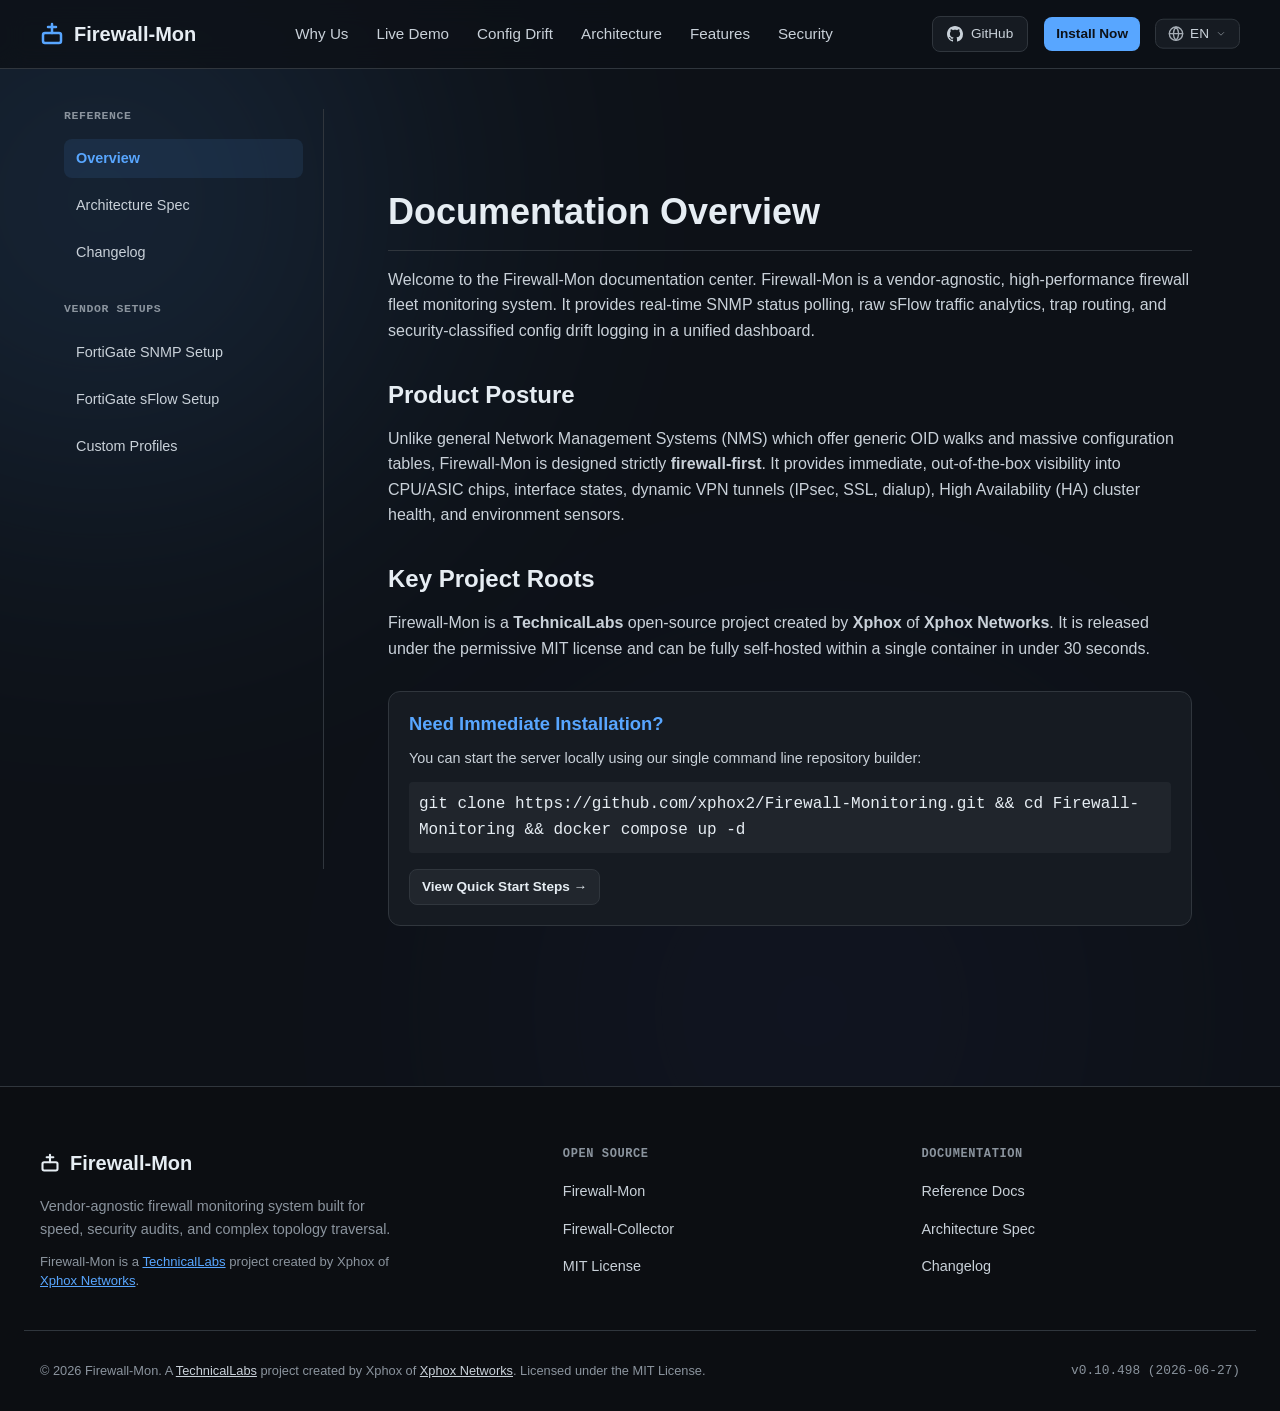
==== commit 6ac39c7d: "Added German, Italian, and Japanese localization files for i18n support" ====
--- a/docs.html
+++ b/docs.html
@@ -521,6 +521,13 @@
                     <button class="lang-option active" data-lang="en">English</button>
                     <button class="lang-option" data-lang="es">Español</button>
                     <button class="lang-option" data-lang="fr">Français</button>
+                    <button class="lang-option" data-lang="ja">日本語</button>
+                    <button class="lang-option" data-lang="zh">中文</button>
+                    <button class="lang-option" data-lang="de">Deutsch</button>
+                    <button class="lang-option" data-lang="pt">Português</button>
+                    <button class="lang-option" data-lang="ko">한국어</button>
+                    <button class="lang-option" data-lang="it">Italiano</button>
+                    <button class="lang-option" data-lang="ru">Русский</button>
                 </div>
             </div>
 
--- a/css/style.css
+++ b/css/style.css
@@ -193,10 +193,9 @@
 
 .header-container {
     position: relative;
-    max-width: 1200px;
-    margin: 0 auto;
-    padding: 16px 24px;
-    padding-right: 120px;
+    width: 100%;
+    padding: 16px 40px;
+    padding-right: 140px;
     display: flex;
     align-items: center;
     justify-content: space-between;
@@ -1648,6 +1647,7 @@
 
 .quickstart-content {
     padding: 30px;
+    min-height: 580px;
 }
 
 .qs-pane p {
@@ -1895,7 +1895,7 @@
    ========================================================================== */
 .lang-picker-container {
     position: absolute;
-    right: 24px;
+    right: 40px;
     top: 50%;
     transform: translateY(-50%);
     z-index: 110;
@@ -2018,7 +2018,8 @@
 
     .lang-picker-container {
         position: absolute;
-        right: 68px; /* Place to the left of the hamburger */
+        right: 68px;
+        left: auto;
         top: 50%;
         transform: translateY(-50%);
         z-index: 110;
@@ -2028,6 +2029,13 @@
         height: 60px;
         padding: 0 24px;
         padding-right: 120px;
+        display: flex;
+        justify-content: space-between;
+        align-items: center;
+    }
+
+    .logo {
+        margin: 0;
     }
 
     .site-header {
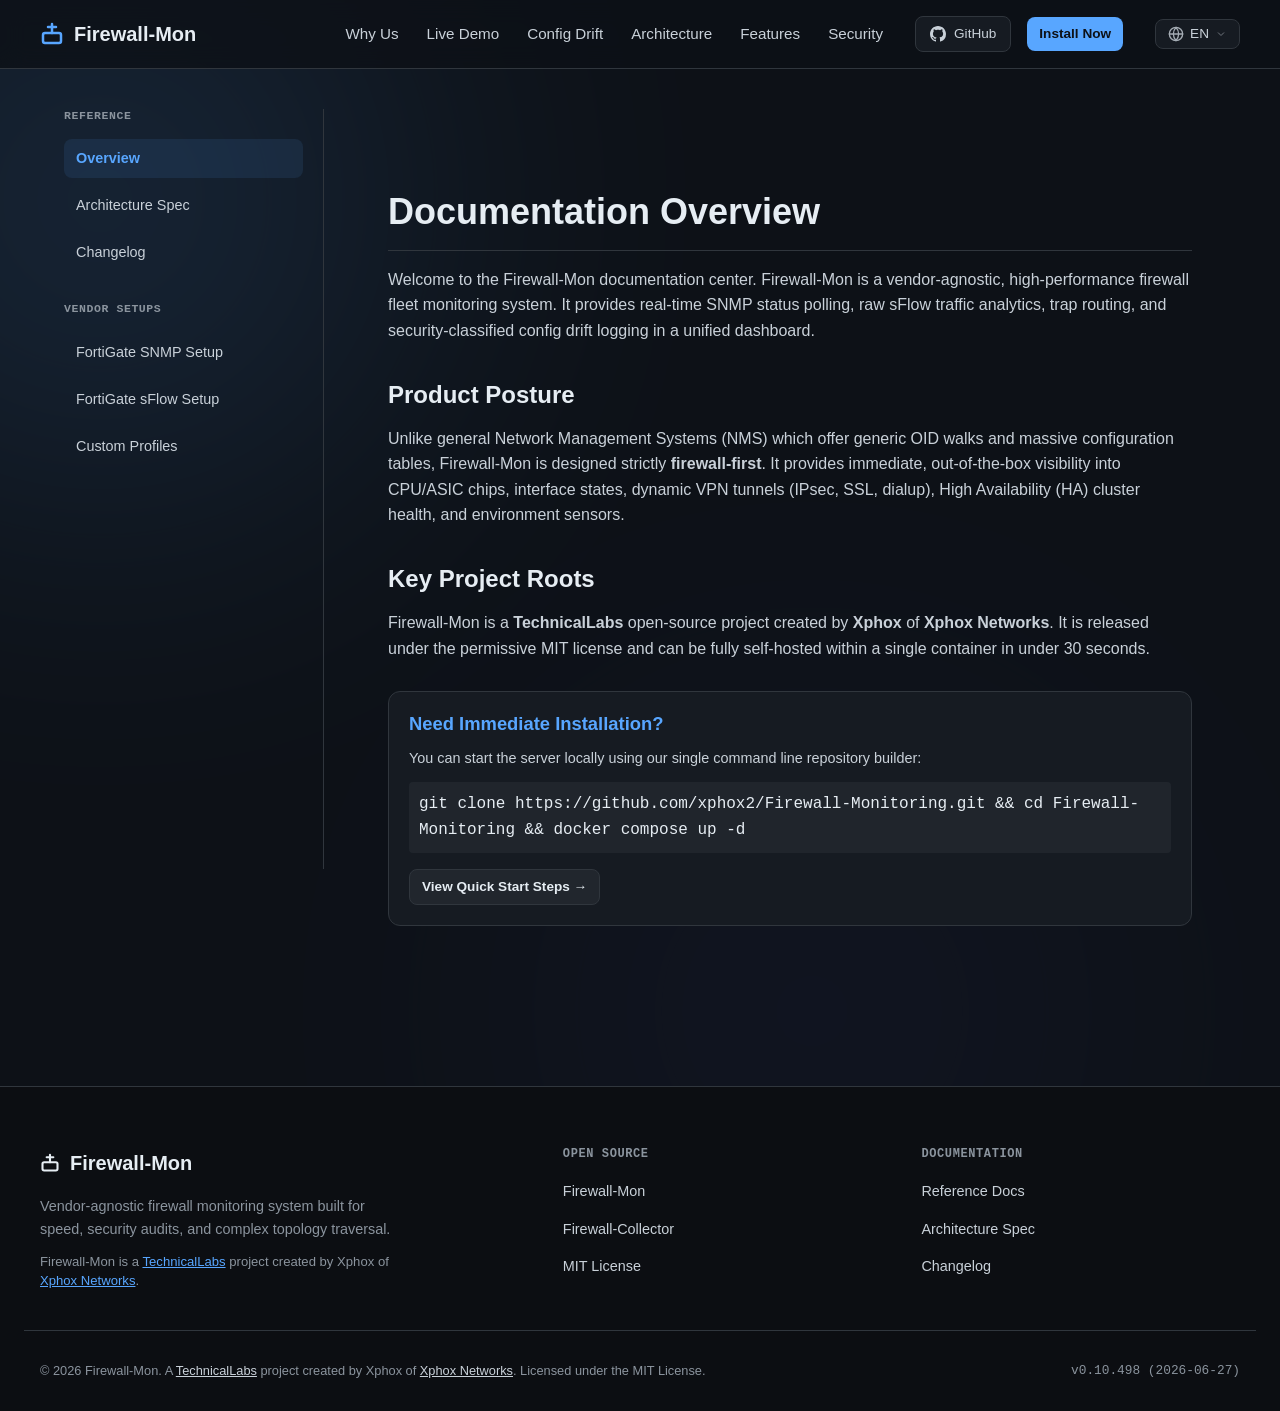
==== commit 6cccaffe: "Enhanced navigation and layout styles for better localization and mobile responsiveness" ====
--- a/docs.html
+++ b/docs.html
@@ -498,38 +498,38 @@
                     <li><a href="index.html#features" data-i18n="nav.features">Features</a></li>
                     <li><a href="index.html#security" data-i18n="nav.security">Security</a></li>
                 </ul>
+                
+                <div class="header-actions">
+                    <a href="https://github.com/xphox2/Firewall-Monitoring" target="_blank" class="github-stars-btn">
+                        <svg width="16" height="16" viewBox="0 0 16 16" fill="currentColor">
+                            <path d="M8 0C3.58 0 0 3.58 0 8c0 3.54 2.29 6.53 5.47 7.59.4.07.55-.17.55-.38 0-.19-.01-.82-.01-1.49-2.01.37-2.53-.49-2.69-.94-.09-.23-.48-.94-.82-1.13-.28-.15-.68-.52-.01-.53.63-.01 1.08.58 1.23.82.72 1.21 1.87.87 2.33.66.07-.52.28-.87.51-1.07-1.78-.2-3.64-.89-3.64-3.95 0-.87.31-1.59.82-2.15-.08-.2-.36-1.02.08-2.12 0 0 .67-.21 2.2.82.64-.18 1.32-.27 2-.27.68 0 1.36.09 2 .27 1.53-1.04 2.2-.82 2.2-.82.44 1.1.16 1.92.08 2.12.51.56.82 1.27.82 2.15 0 3.07-1.87 3.75-3.65 3.95.29.25.54.73.54 1.48 0 1.07-.01 1.93-.01 2.2 0 .21.15.46.55.38A8.013 8.013 0 0016 8c0-4.42-3.58-8-8-8z"/>
+                        </svg>
+                        <span data-i18n="nav.github_docs">GitHub</span>
+                    </a>
+                    
+                    <a href="index.html#quickstart" class="btn btn-primary btn-sm" data-i18n="nav.install">Install Now</a>
+                </div>
+
+                <div class="lang-picker-container" id="lang-picker-container">
+                    <button class="lang-picker-btn" id="lang-picker-btn" aria-label="Change Language">
+                        <svg width="16" height="16" viewBox="0 0 24 24" fill="none" stroke="currentColor" stroke-width="2" stroke-linecap="round" stroke-linejoin="round" class="globe-icon"><circle cx="12" cy="12" r="10"></circle><line x1="2" y1="12" x2="22" y2="12"></line><path d="M12 2a15.3 15.3 0 0 1 4 10 15.3 15.3 0 0 1-4 10 15.3 15.3 0 0 1-4-10 15.3 15.3 0 0 1 4-10z"></path></svg>
+                        <span id="active-lang-text">EN</span>
+                        <svg width="12" height="12" viewBox="0 0 24 24" fill="none" stroke="currentColor" stroke-width="2" class="chevron-icon"><polyline points="6 9 12 15 18 9"></polyline></svg>
+                    </button>
+                    <div class="lang-dropdown" id="lang-dropdown">
+                        <button class="lang-option active" data-lang="en">English</button>
+                        <button class="lang-option" data-lang="de">Deutsch</button>
+                        <button class="lang-option" data-lang="es">Español</button>
+                        <button class="lang-option" data-lang="fr">Français</button>
+                        <button class="lang-option" data-lang="it">Italiano</button>
+                        <button class="lang-option" data-lang="pt">Português</button>
+                        <button class="lang-option" data-lang="ru">Русский</button>
+                        <button class="lang-option" data-lang="ja">日本語</button>
+                        <button class="lang-option" data-lang="ko">한국어</button>
+                        <button class="lang-option" data-lang="zh">中文</button>
+                    </div>
+                </div>
             </nav>
-            
-            <div class="header-actions">
-                <a href="https://github.com/xphox2/Firewall-Monitoring" target="_blank" class="github-stars-btn">
-                    <svg width="16" height="16" viewBox="0 0 16 16" fill="currentColor">
-                        <path d="M8 0C3.58 0 0 3.58 0 8c0 3.54 2.29 6.53 5.47 7.59.4.07.55-.17.55-.38 0-.19-.01-.82-.01-1.49-2.01.37-2.53-.49-2.69-.94-.09-.23-.48-.94-.82-1.13-.28-.15-.68-.52-.01-.53.63-.01 1.08.58 1.23.82.72 1.21 1.87.87 2.33.66.07-.52.28-.87.51-1.07-1.78-.2-3.64-.89-3.64-3.95 0-.87.31-1.59.82-2.15-.08-.2-.36-1.02.08-2.12 0 0 .67-.21 2.2.82.64-.18 1.32-.27 2-.27.68 0 1.36.09 2 .27 1.53-1.04 2.2-.82 2.2-.82.44 1.1.16 1.92.08 2.12.51.56.82 1.27.82 2.15 0 3.07-1.87 3.75-3.65 3.95.29.25.54.73.54 1.48 0 1.07-.01 1.93-.01 2.2 0 .21.15.46.55.38A8.013 8.013 0 0016 8c0-4.42-3.58-8-8-8z"/>
-                    </svg>
-                    <span data-i18n="nav.github_docs">GitHub</span>
-                </a>
-                
-                <a href="index.html#quickstart" class="btn btn-primary btn-sm" data-i18n="nav.install">Install Now</a>
-            </div>
-
-            <div class="lang-picker-container" id="lang-picker-container">
-                <button class="lang-picker-btn" id="lang-picker-btn" aria-label="Change Language">
-                    <svg width="16" height="16" viewBox="0 0 24 24" fill="none" stroke="currentColor" stroke-width="2" stroke-linecap="round" stroke-linejoin="round" class="globe-icon"><circle cx="12" cy="12" r="10"></circle><line x1="2" y1="12" x2="22" y2="12"></line><path d="M12 2a15.3 15.3 0 0 1 4 10 15.3 15.3 0 0 1-4 10 15.3 15.3 0 0 1-4-10 15.3 15.3 0 0 1 4-10z"></path></svg>
-                    <span id="active-lang-text">EN</span>
-                    <svg width="12" height="12" viewBox="0 0 24 24" fill="none" stroke="currentColor" stroke-width="2" class="chevron-icon"><polyline points="6 9 12 15 18 9"></polyline></svg>
-                </button>
-                <div class="lang-dropdown" id="lang-dropdown">
-                    <button class="lang-option active" data-lang="en">English</button>
-                    <button class="lang-option" data-lang="es">Español</button>
-                    <button class="lang-option" data-lang="fr">Français</button>
-                    <button class="lang-option" data-lang="ja">日本語</button>
-                    <button class="lang-option" data-lang="zh">中文</button>
-                    <button class="lang-option" data-lang="de">Deutsch</button>
-                    <button class="lang-option" data-lang="pt">Português</button>
-                    <button class="lang-option" data-lang="ko">한국어</button>
-                    <button class="lang-option" data-lang="it">Italiano</button>
-                    <button class="lang-option" data-lang="ru">Русский</button>
-                </div>
-            </div>
 
             <button class="mobile-nav-toggle" id="mobile-nav-toggle" aria-label="Toggle Navigation">
                 <svg width="24" height="24" viewBox="0 0 24 24" fill="none" stroke="currentColor" stroke-width="2.5" stroke-linecap="round" stroke-linejoin="round">
--- a/css/style.css
+++ b/css/style.css
@@ -195,10 +195,16 @@
     position: relative;
     width: 100%;
     padding: 16px 40px;
-    padding-right: 140px;
     display: flex;
     align-items: center;
     justify-content: space-between;
+}
+
+.main-nav {
+    display: flex;
+    align-items: center;
+    gap: 32px;
+    margin-left: auto;
 }
 
 .logo {
@@ -1647,7 +1653,7 @@
 
 .quickstart-content {
     padding: 30px;
-    min-height: 580px;
+    min-height: 650px;
 }
 
 .qs-pane p {
@@ -1894,10 +1900,8 @@
    Language Picker Styles
    ========================================================================== */
 .lang-picker-container {
-    position: absolute;
-    right: 40px;
-    top: 50%;
-    transform: translateY(-50%);
+    position: relative;
+    display: inline-block;
     z-index: 110;
 }
 
@@ -2017,18 +2021,12 @@
     }
 
     .lang-picker-container {
-        position: absolute;
-        right: 68px;
-        left: auto;
-        top: 50%;
-        transform: translateY(-50%);
-        z-index: 110;
+        display: none;
     }
 
     .header-container {
         height: 60px;
         padding: 0 24px;
-        padding-right: 120px;
         display: flex;
         justify-content: space-between;
         align-items: center;
@@ -2044,42 +2042,55 @@
         align-items: center;
     }
 
-    /* Main Navigation Drawer */
+    /* Mobile Side Drawer Navigation */
     .main-nav {
-        display: none;
-    }
-    
-    .header-actions {
-        display: none;
-    }
-
-    .site-header.nav-open .main-nav {
         display: flex;
         position: fixed;
-        top: 60px;
-        left: 0;
-        width: 100%;
-        height: calc(100vh - 60px);
+        top: 0;
+        right: 0;
+        width: 320px;
+        height: 100vh;
         background-color: rgba(13, 17, 23, 0.98);
-        backdrop-filter: blur(16px);
+        backdrop-filter: blur(20px);
         flex-direction: column;
-        padding: 40px 24px;
+        padding: 80px 24px 40px;
         justify-content: flex-start;
         align-items: stretch;
         gap: 32px;
-        z-index: 95;
+        z-index: 100;
+        border-left: var(--border);
         overflow-y: auto;
-        border-top: var(--border);
-    }
-
-    .site-header.nav-open .main-nav .nav-links {
+        
+        transform: translateX(100%);
+        transition: transform 0.3s cubic-bezier(0.4, 0, 0.2, 1);
+    }
+
+    .site-header.nav-open .main-nav {
+        transform: translateX(0);
+    }
+
+    /* Modal Backdrop on Open */
+    body.nav-open::after {
+        content: "";
+        position: fixed;
+        top: 0;
+        left: 0;
+        width: 100vw;
+        height: 100vh;
+        background-color: rgba(0, 0, 0, 0.6);
+        backdrop-filter: blur(4px);
+        z-index: 90;
+        pointer-events: auto;
+    }
+
+    .main-nav .nav-links {
         flex-direction: column;
         align-items: flex-start;
         gap: 16px;
         width: 100%;
     }
 
-    .site-header.nav-open .main-nav .nav-links a {
+    .main-nav .nav-links a {
         font-size: 1.2rem;
         display: block;
         width: 100%;
@@ -2087,22 +2098,52 @@
         border-bottom: 1px solid rgba(255, 255, 255, 0.05);
     }
 
-    .site-header.nav-open .header-actions {
+    .main-nav .header-actions {
         display: flex;
         flex-direction: column;
         gap: 16px;
         margin-top: auto;
-        padding-bottom: 40px;
+        padding-top: 40px;
     }
     
-    .site-header.nav-open .header-actions .github-stars-btn,
-    .site-header.nav-open .header-actions .btn {
+    .main-nav .header-actions .github-stars-btn,
+    .main-nav .header-actions .btn {
         width: 100%;
         justify-content: center;
         padding: 12px;
         font-size: 1rem;
     }
 
+    .main-nav .lang-picker-container {
+        display: block;
+        position: relative;
+        left: auto;
+        right: auto;
+        top: auto;
+        transform: none;
+        margin-top: 10px;
+        width: 100%;
+    }
+
+    .main-nav .lang-picker-btn {
+        width: 100%;
+        justify-content: space-between;
+        padding: 12px 16px;
+        background-color: var(--bg-secondary);
+        border: var(--border);
+    }
+
+    .main-nav .lang-dropdown {
+        top: auto;
+        bottom: calc(100% + 8px);
+        left: 0;
+        right: 0;
+        width: 100%;
+        max-height: 200px;
+        overflow-y: auto;
+        box-shadow: 0 -4px 12px rgba(0, 0, 0, 0.5);
+    }
+
     /* Animate Hamburger to X */
     .site-header.nav-open .mobile-nav-toggle .line-mid {
         opacity: 0;
